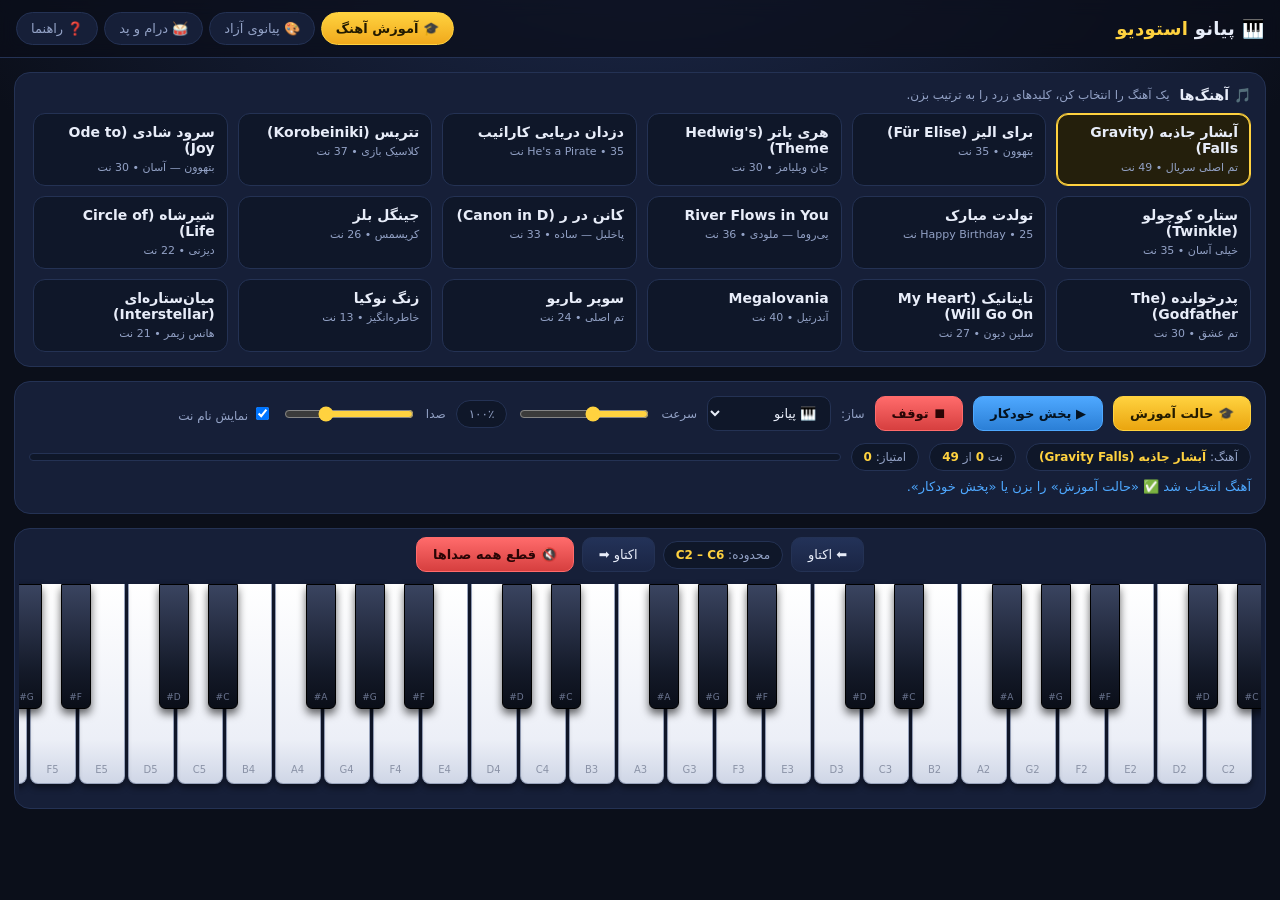
==== piano/index.html @ e4f9f249 "Add Piano Studio web app: 18 songs, learn mode, autoplay, instruments, drums Co-authored-by: arena-a" ====
<!DOCTYPE html>
<html lang="fa" dir="rtl">
<head>
<meta charset="utf-8" />
<meta name="viewport" content="width=device-width, initial-scale=1, maximum-scale=1, user-scalable=no" />
<title>🎹 پیانو استودیو — Piano Studio</title>
<style>
  :root{
    --bg:#0b0f1a; --bg2:#121a2e; --card:#161f38; --line:#243254;
    --txt:#e8edf9; --mut:#93a2c6; --acc:#ffd23f; --acc2:#4ea8ff; --ok:#38d39f;
  }
  *{box-sizing:border-box;-webkit-tap-highlight-color:transparent}
  html,body{margin:0;height:100%}
  body{
    background:radial-gradient(1200px 700px at 50% -10%,#1d2a4d 0%,var(--bg) 60%);
    color:var(--txt);font-family:"Vazirmatn",Tahoma,system-ui,sans-serif;
    display:flex;flex-direction:column;min-height:100vh;overflow-x:hidden;
  }
  header{
    padding:12px 16px;display:flex;align-items:center;gap:12px;flex-wrap:wrap;
    border-bottom:1px solid var(--line);background:rgba(10,14,25,.7);backdrop-filter:blur(8px);
    position:sticky;top:0;z-index:30;
  }
  h1{font-size:18px;margin:0;letter-spacing:.3px}
  h1 span{color:var(--acc)}
  .tabs{display:flex;gap:6px;margin-inline-start:auto;flex-wrap:wrap}
  .tab{
    background:var(--card);border:1px solid var(--line);color:var(--mut);
    padding:8px 14px;border-radius:999px;cursor:pointer;font-size:13px;font-family:inherit;transition:.15s;
  }
  .tab:hover{color:var(--txt);border-color:#38507f}
  .tab.on{background:linear-gradient(180deg,#ffd23f,#f0a91c);color:#221a00;border-color:#ffd23f;font-weight:700}
  main{flex:1;padding:14px;display:flex;flex-direction:column;gap:14px}
  .panel{display:none;flex-direction:column;gap:14px}
  .panel.on{display:flex}
  .card{background:var(--card);border:1px solid var(--line);border-radius:16px;padding:14px}
  .row{display:flex;gap:10px;align-items:center;flex-wrap:wrap}
  .lbl{font-size:12px;color:var(--mut)}
  button.btn{
    background:linear-gradient(180deg,#233258,#1a2544);border:1px solid var(--line);color:var(--txt);
    padding:9px 16px;border-radius:10px;cursor:pointer;font-size:13px;font-family:inherit;transition:.15s
  }
  button.btn:hover{border-color:#4ea8ff;transform:translateY(-1px)}
  button.btn.primary{background:linear-gradient(180deg,#4ea8ff,#2b7fd6);border-color:#4ea8ff;color:#04121f;font-weight:700}
  button.btn.gold{background:linear-gradient(180deg,#ffd23f,#eaa50f);border-color:#ffd23f;color:#231b00;font-weight:700}
  button.btn.danger{background:linear-gradient(180deg,#ff6b6b,#d63f3f);border-color:#ff6b6b;color:#2a0505;font-weight:700}
  select,input[type=range]{font-family:inherit}
  select{background:#0f1729;color:var(--txt);border:1px solid var(--line);border-radius:10px;padding:8px 10px;font-size:13px}
  input[type=range]{accent-color:var(--acc);width:130px}

  /* songs list */
  .songs{display:grid;grid-template-columns:repeat(auto-fill,minmax(190px,1fr));gap:10px;max-height:260px;overflow:auto;padding-inline-end:4px}
  .song{
    background:#0f1729;border:1px solid var(--line);border-radius:12px;padding:10px 12px;cursor:pointer;transition:.15s
  }
  .song:hover{border-color:#4ea8ff}
  .song.on{border-color:var(--acc);background:#241f0c;box-shadow:0 0 0 1px var(--acc) inset}
  .song b{display:block;font-size:14px}
  .song small{color:var(--mut);font-size:11px}

  /* keyboard */
  .kbWrap{overflow-x:auto;overflow-y:hidden;padding:6px 0 16px}
  .kb{position:relative;display:flex;justify-content:center;min-width:max-content;margin:0 auto;user-select:none;padding:0 8px}
  .wk{
    position:relative;width:46px;height:200px;margin:0 1.5px;border-radius:0 0 8px 8px;
    background:linear-gradient(180deg,#fff 0%,#eceff7 78%,#cfd6e6 100%);
    border:1px solid #9aa5bd;border-top:none;box-shadow:0 4px 6px rgba(0,0,0,.45);
    display:flex;align-items:flex-end;justify-content:center;padding-bottom:8px;
    font-size:10px;color:#8b93a7;cursor:pointer;transition:background .05s,transform .05s;flex:0 0 auto;
  }
  .wk.hint{background:linear-gradient(180deg,#fff3b0,#ffd23f 85%);color:#6a5200;box-shadow:0 0 16px rgba(255,210,63,.7),0 4px 6px rgba(0,0,0,.4)}
  .wk.next{background:linear-gradient(180deg,#c9ffe6,#38d39f 85%);color:#064;box-shadow:0 0 18px rgba(56,211,159,.8)}
  .wk.act{background:linear-gradient(180deg,#9ed0ff,#4ea8ff 90%);transform:translateY(2px)}
  .bkHolder{position:absolute;inset:0;pointer-events:none}
  .bk{
    position:absolute;top:0;width:30px;height:125px;border-radius:0 0 6px 6px;
    background:linear-gradient(180deg,#3a4460 0%,#141a29 70%,#0a0e18 100%);
    border:1px solid #000;box-shadow:0 5px 8px rgba(0,0,0,.6);z-index:5;cursor:pointer;pointer-events:auto;
    display:flex;align-items:flex-end;justify-content:center;padding-bottom:6px;font-size:9px;color:#6b7590;
    transition:background .05s,transform .05s;
  }
  .bk.hint{background:linear-gradient(180deg,#ffe27a,#d9a300 90%);color:#3a2c00;box-shadow:0 0 16px rgba(255,210,63,.8)}
  .bk.next{background:linear-gradient(180deg,#7ff0c6,#12a377 90%);color:#03291d;box-shadow:0 0 18px rgba(56,211,159,.85)}
  .bk.act{background:linear-gradient(180deg,#4ea8ff,#1b5fa8);transform:translateY(2px)}

  .badge{background:#0f1729;border:1px solid var(--line);border-radius:999px;padding:6px 12px;font-size:12px;color:var(--mut)}
  .badge b{color:var(--acc)}
  .bar{height:8px;background:#0f1729;border:1px solid var(--line);border-radius:99px;overflow:hidden;flex:1;min-width:140px}
  .bar > i{display:block;height:100%;width:0;background:linear-gradient(90deg,#38d39f,#4ea8ff);transition:width .12s}
  .pads{display:grid;grid-template-columns:repeat(auto-fill,minmax(96px,1fr));gap:8px}
  .pad{
    background:linear-gradient(180deg,#2b3a63,#1a2440);border:1px solid var(--line);border-radius:12px;
    padding:14px 6px;text-align:center;font-size:12px;cursor:pointer;transition:.08s
  }
  .pad:active,.pad.act{background:linear-gradient(180deg,#ff6b6b,#c33);transform:scale(.96)}
  .hintText{font-size:12px;color:var(--mut);line-height:1.9}
  .lyric{font-size:13px;color:var(--acc2);min-height:20px}
  @media(max-width:640px){
    .wk{width:38px;height:170px}.bk{width:25px;height:106px}
    h1{font-size:15px}.tab{padding:7px 11px;font-size:12px}
  }
</style>
</head>
<body>
<header>
  <h1>🎹 پیانو <span>استودیو</span></h1>
  <div class="tabs">
    <button class="tab on" data-tab="learn">🎓 آموزش آهنگ</button>
    <button class="tab" data-tab="free">🎨 پیانوی آزاد</button>
    <button class="tab" data-tab="drum">🥁 درام و پد</button>
    <button class="tab" data-tab="help">❓ راهنما</button>
  </div>
</header>

<main>
  <!-- ============ LEARN ============ -->
  <section class="panel on" id="p-learn">
    <div class="card">
      <div class="row" style="margin-bottom:10px">
        <b style="font-size:14px">🎵 آهنگ‌ها</b>
        <span class="lbl">یک آهنگ را انتخاب کن، کلیدهای زرد را به ترتیب بزن.</span>
      </div>
      <div class="songs" id="songList"></div>
    </div>

    <div class="card">
      <div class="row">
        <button class="btn gold" id="btnTeach">🎓 حالت آموزش</button>
        <button class="btn primary" id="btnAuto">▶️ پخش خودکار</button>
        <button class="btn danger" id="btnStop">⏹ توقف</button>
        <span class="lbl">ساز:</span>
        <select id="insSel"></select>
        <span class="lbl">سرعت</span><input type="range" id="tempo" min="40" max="180" value="100">
        <span class="badge" id="tempoV">۱۰۰٪</span>
        <span class="lbl">صدا</span><input type="range" id="vol" min="0" max="100" value="70">
        <label class="lbl"><input type="checkbox" id="chkNames" checked> نمایش نام نت</label>
      </div>
      <div class="row" style="margin-top:12px">
        <span class="badge">آهنگ: <b id="curName">—</b></span>
        <span class="badge">نت <b id="curStep">0</b> از <b id="curTotal">0</b></span>
        <span class="badge">امتیاز: <b id="score">0</b></span>
        <div class="bar"><i id="prog"></i></div>
      </div>
      <div class="row" style="margin-top:8px"><div class="lyric" id="msg">آماده‌ای؟ یک آهنگ انتخاب کن 🎶</div></div>
    </div>
  </section>

  <!-- ============ FREE ============ -->
  <section class="panel" id="p-free">
    <div class="card">
      <div class="row">
        <b style="font-size:14px">🎨 پیانوی آزاد</b>
        <span class="lbl">هرچی دوست داری بزن! با ماوس، لمس، یا کیبورد کامپیوتر.</span>
      </div>
      <div class="row" style="margin-top:10px">
        <span class="lbl">ساز:</span><select id="insSel2"></select>
        <button class="btn" id="btnRec">⏺ ضبط</button>
        <button class="btn" id="btnPlayRec">▶️ پخش ضبط</button>
        <button class="btn" id="btnClrRec">🗑 پاک کردن</button>
        <label class="lbl"><input type="checkbox" id="chkSus"> پدال ساستین (Space)</label>
        <span class="badge" id="recInfo">۰ نت ضبط شده</span>
      </div>
    </div>
  </section>

  <!-- ============ DRUM ============ -->
  <section class="panel" id="p-drum">
    <div class="card">
      <div class="row" style="margin-bottom:10px"><b style="font-size:14px">🥁 پدهای کوبه‌ای</b>
      <span class="lbl">کلیدهای ۱ تا ۸ کیبورد هم کار می‌کنند.</span></div>
      <div class="pads" id="padGrid"></div>
    </div>
    <div class="card">
      <div class="row"><b style="font-size:14px">🔁 ریتم خودکار</b>
        <button class="btn primary" id="btnBeat">▶️ شروع ریتم</button>
        <select id="beatSel">
          <option value="rock">راک</option><option value="pop">پاپ</option>
          <option value="hiphop">هیپ‌هاپ</option><option value="waltz">والس</option>
        </select>
        <span class="lbl">BPM</span><input type="range" id="bpm" min="60" max="180" value="100">
        <span class="badge" id="bpmV">100</span>
      </div>
    </div>
  </section>

  <!-- ============ HELP ============ -->
  <section class="panel" id="p-help">
    <div class="card hintText">
      <b>راهنمای سریع</b><br>
      • <b>حالت آموزش:</b> کلید <span style="color:#ffd23f">زرد</span> = نتی که باید بزنی. کلید <span style="color:#38d39f">سبز</span> = نت بعدی.
      وقتی درست بزنی خودکار می‌رود جلو.<br>
      • <b>پخش خودکار:</b> آهنگ خودش نواخته می‌شود تا ملودی را یاد بگیری.<br>
      • <b>کیبورد کامپیوتر:</b> ردیف <code>Z X C V B N M</code> و <code>Q W E R T Y U</code> و ردیف بالا برای اکتاوهای بالاتر؛
      کلیدهای سیاه روی <code>S D G H J</code> و <code>2 3 5 6 7</code>.<br>
      • <b>Space</b> = پدال ساستین، <b>←/→</b> = جابه‌جایی اکتاو.<br>
      • صدای هر نت با رها کردن کلید محو می‌شود (بدون گیر کردن صدا).
    </div>
  </section>

  <!-- shared keyboard -->
  <div class="card" style="padding:8px 4px">
    <div class="row" style="justify-content:center;gap:8px;margin-bottom:6px">
      <button class="btn" id="octDown">⬅️ اکتاو</button>
      <span class="badge">محدوده: <b id="rangeLbl"></b></span>
      <button class="btn" id="octUp">اکتاو ➡️</button>
      <button class="btn danger" id="panic">🔇 قطع همه صداها</button>
    </div>
    <div class="kbWrap"><div class="kb" id="kb"></div></div>
  </div>
</main>

<script>
/* ================= AUDIO ENGINE ================= */
let AC=null, master=null, comp=null;
function ac(){
  if(!AC){
    AC=new (window.AudioContext||window.webkitAudioContext)();
    comp=AC.createDynamicsCompressor();
    comp.threshold.value=-18; comp.knee.value=20; comp.ratio.value=8; comp.attack.value=.003; comp.release.value=.25;
    master=AC.createGain(); master.gain.value=.7;
    master.connect(comp); comp.connect(AC.destination);
  }
  if(AC.state==='suspended') AC.resume();
  return AC;
}
const NOTES=['C','C#','D','D#','E','F','F#','G','G#','A','A#','B'];
function freq(n){ // e.g. "C#4"
  const m=/^([A-G]#?)(-?\d)$/.exec(n); if(!m) return 440;
  return 440*Math.pow(2,(NOTES.indexOf(m[1])+(+m[2]+1)*12-69)/12);
}
const INSTRUMENTS={
  piano:{name:'🎹 پیانو',     type:'triangle', a:.005,d:.9, s:.22,r:.35, det:6, sub:.55, hcut:5200},
  epiano:{name:'🎛 پیانوی برقی',type:'sine',    a:.008,d:1.5,s:.35,r:.45, det:8, sub:.7,  hcut:4200},
  guitar:{name:'🎸 گیتار',     type:'sawtooth', a:.004,d:.55,s:.10,r:.28, det:10,sub:.35, hcut:2600},
  organ:{name:'🎵 ارگ',        type:'square',   a:.01, d:.2, s:.75,r:.18, det:4, sub:.6,  hcut:3000},
  strings:{name:'🎻 زهی',      type:'sawtooth', a:.12, d:.5, s:.7, r:.6,  det:12,sub:.5,  hcut:3400},
  bell:{name:'🔔 زنگ',         type:'sine',     a:.002,d:1.8,s:.05,r:.9,  det:3, sub:.4,  hcut:7000},
  synth:{name:'🌈 سینت',       type:'sawtooth', a:.01, d:.4, s:.5, r:.3,  det:16,sub:.6,  hcut:4000},
  bass:{name:'🎺 بیس',         type:'square',   a:.01, d:.6, s:.4, r:.25, det:5, sub:.9,  hcut:1200}
};
let curIns='piano', sustain=false;
const live=new Map();          // noteName -> voice object
const allVoices=new Set();

function makeVoice(note,vel=1,insKey=curIns){
  const C=ac(), I=INSTRUMENTS[insKey]||INSTRUMENTS.piano, f=freq(note), t=C.currentTime;
  const g=C.createGain(), lp=C.createBiquadFilter();
  lp.type='lowpass'; lp.frequency.value=I.hcut; lp.Q.value=.4;
  const oscs=[];
  const spec=[[f,1,0],[f,.5,I.det],[f*2,.28,-I.det],[f/2,I.sub*.35,0]];
  spec.forEach(([fr,amp,det])=>{
    const o=C.createOscillator(), og=C.createGain();
    o.type=I.type; o.frequency.value=fr; o.detune.value=det;
    og.gain.value=amp*.22; o.connect(og); og.connect(lp); o.start(t); oscs.push(o);
  });
  lp.connect(g); g.connect(master);
  const peak=Math.max(.05,Math.min(1,vel))*.9;
  g.gain.cancelScheduledValues(t);
  g.gain.setValueAtTime(0.0001,t);
  g.gain.linearRampToValueAtTime(peak,t+I.a);
  g.gain.setTargetAtTime(peak*I.s+0.0001,t+I.a,I.d*.5);
  const v={note,g,oscs,I,dead:false,
    stop(rel){
      if(v.dead) return; v.dead=true;
      const now=C.currentTime, R=rel!=null?rel:v.I.r;
      try{
        v.g.gain.cancelScheduledValues(now);
        v.g.gain.setValueAtTime(Math.max(v.g.gain.value,0.0001),now);
        v.g.gain.exponentialRampToValueAtTime(0.0001,now+R);
      }catch(e){}
      v.oscs.forEach(o=>{try{o.stop(now+R+.05)}catch(e){}});
      setTimeout(()=>{try{v.g.disconnect()}catch(e){} allVoices.delete(v);},(R+.12)*1000);
    }};
  allVoices.add(v);
  return v;
}
function noteOn(note,vel=1){
  const prev=live.get(note);
  if(prev) prev.stop(.05);                 // retrigger cleanly (no stuck sound)
  const v=makeVoice(note,vel);
  live.set(note,v);
  keyEl(note)?.classList.add('act');
  if(recording) recNotes.push({note,t:performance.now()-recT0,ins:curIns});
  return v;
}
function noteOff(note){
  const v=live.get(note);
  if(v){ live.delete(note); if(sustain){ setTimeout(()=>v.stop(),650);} else v.stop(); }
  keyEl(note)?.classList.remove('act');
}
function pluck(note,dur=.5,vel=.9,ins=curIns){   // fire & forget (autoplay)
  const v=makeVoice(note,vel,ins);
  const el=keyEl(note); if(el){el.classList.add('act'); setTimeout(()=>el.classList.remove('act'),Math.max(90,dur*700));}
  setTimeout(()=>v.stop(),Math.max(80,dur*1000));
  return v;
}
function panic(){
  live.forEach(v=>v.stop(.04)); live.clear();
  allVoices.forEach(v=>v.stop(.04));
  document.querySelectorAll('.act').forEach(e=>e.classList.remove('act'));
}
window.addEventListener('blur',panic);
document.addEventListener('visibilitychange',()=>{if(document.hidden)panic();});

/* ================= KEYBOARD ================= */
let octBase=3, OCTAVES=4;   // C3..C7-ish
const keyMapRow=[
  ['KeyZ',0],['KeyS',1],['KeyX',2],['KeyD',3],['KeyC',4],['KeyV',5],['KeyG',6],['KeyB',7],['KeyH',8],['KeyN',9],['KeyJ',10],['KeyM',11],
  ['KeyQ',12],['Digit2',13],['KeyW',14],['Digit3',15],['KeyE',16],['KeyR',17],['Digit5',18],['KeyT',19],['Digit6',20],['KeyY',21],['Digit7',22],['KeyU',23],
  ['KeyI',24],['Digit9',25],['KeyO',26],['Digit0',27],['KeyP',28],['BracketRight',29]
];
const kb=document.getElementById('kb');
let keyEls={};
function keyEl(n){return keyEls[n];}
function buildKB(){
  kb.innerHTML=''; keyEls={};
  const holder=document.createElement('div'); holder.className='bkHolder';
  const whites=[];
  for(let o=0;o<OCTAVES;o++){
    for(const w of ['C','D','E','F','G','A','B']) whites.push(w+(octBase+o));
  }
  whites.push('C'+(octBase+OCTAVES));
  const showNames=document.getElementById('chkNames').checked;
  whites.forEach(n=>{
    const d=document.createElement('div'); d.className='wk'; d.dataset.note=n;
    d.textContent=showNames?n:''; kb.appendChild(d); keyEls[n]=d;
  });
  kb.appendChild(holder);
  // black keys positioned over whites
  requestAnimationFrame(()=>{
    const kbRect=kb.getBoundingClientRect();
    const blackAfter={'C':'C#','D':'D#','F':'F#','G':'G#','A':'A#'};
    whites.forEach(n=>{
      const L=n.replace(/-?\d+$/,''), oc=n.match(/-?\d+$/)[0];
      if(!blackAfter[L]) return;
      const bn=blackAfter[L]+oc;
      if(!whites.some(w=>w.match(/-?\d+$/)[0]===oc)) return;
      const wEl=keyEls[n], r=wEl.getBoundingClientRect();
      if(r.right-kbRect.left > kb.scrollWidth) return;
      const b=document.createElement('div'); b.className='bk'; b.dataset.note=bn;
      b.textContent=showNames?blackAfter[L]:'';
      b.style.left=(r.left-kbRect.left + r.width - 15)+'px';
      holder.appendChild(b); keyEls[bn]=b;
    });
    refreshHints();
  });
  document.getElementById('rangeLbl').textContent='C'+octBase+' – C'+(octBase+OCTAVES);
}
document.getElementById('chkNames').onchange=buildKB;
document.getElementById('octUp').onclick=()=>{if(octBase<6){octBase++;panic();buildKB();}};
document.getElementById('octDown').onclick=()=>{if(octBase>0){octBase--;panic();buildKB();}};
document.getElementById('panic').onclick=panic;

/* pointer handling */
const pointers=new Map();
function noteFromEvt(e){
  const el=document.elementFromPoint(e.clientX,e.clientY);
  return el&&el.dataset&&el.dataset.note?el.dataset.note:null;
}
kb.addEventListener('pointerdown',e=>{
  const n=noteFromEvt(e); if(!n)return;
  e.preventDefault(); kb.setPointerCapture?.(e.pointerId);
  pointers.set(e.pointerId,n); noteOn(n,1); onUserNote(n);
});
kb.addEventListener('pointermove',e=>{
  if(!pointers.has(e.pointerId))return;
  const n=noteFromEvt(e), old=pointers.get(e.pointerId);
  if(n&&n!==old){ noteOff(old); pointers.set(e.pointerId,n); noteOn(n,1); onUserNote(n); }
});
function relPtr(e){ const n=pointers.get(e.pointerId); if(n){noteOff(n);pointers.delete(e.pointerId);} }
kb.addEventListener('pointerup',relPtr);
kb.addEventListener('pointercancel',relPtr);
kb.addEventListener('pointerleave',relPtr);
window.addEventListener('pointerup',e=>relPtr(e));

/* computer keyboard */
const down=new Set();
addEventListener('keydown',e=>{
  if(e.repeat) return;
  if(e.code==='Space'){e.preventDefault();sustain=true;document.getElementById('chkSus').checked=true;return;}
  if(e.code==='ArrowRight'){document.getElementById('octUp').click();return;}
  if(e.code==='ArrowLeft'){document.getElementById('octDown').click();return;}
  const dm=/^Digit([1-8])$/.exec(e.code);
  if(dm && curTab==='drum'){ hitPad(+dm[1]-1); return; }
  const m=keyMapRow.find(k=>k[0]===e.code); if(!m) return;
  const n=noteAt(m[1]); if(!n||!keyEls[n]) return;
  down.add(e.code); noteOn(n,1); onUserNote(n);
});
addEventListener('keyup',e=>{
  if(e.code==='Space'){sustain=false;document.getElementById('chkSus').checked=false;
    if(!sustain) live.forEach((v,n)=>{});return;}
  const m=keyMapRow.find(k=>k[0]===e.code); if(!m)return;
  down.delete(e.code); const n=noteAt(m[1]); if(n) noteOff(n);
});
function noteAt(semi){
  const idx=semi, o=octBase+Math.floor(idx/12);
  return NOTES[idx%12]+o;
}
document.getElementById('chkSus').onchange=e=>{sustain=e.target.checked;if(!sustain)panicRelease();};
function panicRelease(){ /* release notes not physically held */ }

/* ================= SONGS ================= */
// [note, beats]  ("r" = rest)  — beat = 0.5s at 100%
const SONGS=[
{id:'gf',name:'آبشار جاذبه (Gravity Falls)',info:'تم اصلی سریال',bpmScale:1,ins:'piano',notes:[
 ['D4',.5],['E4',.5],['F4',.5],['A4',.5],['G4',.5],['F4',.5],['E4',1],
 ['D4',.5],['E4',.5],['F4',.5],['A4',.5],['A#4',.5],['A4',.5],['G4',1],
 ['F4',.5],['G4',.5],['A4',.5],['D5',.5],['C5',.5],['A4',.5],['G4',1],
 ['A4',.5],['G4',.5],['F4',.5],['E4',.5],['D4',1.5],['r',.5],
 ['A4',.5],['A#4',.5],['C5',.5],['D5',1],['C5',.5],['A#4',.5],['A4',1],
 ['G4',.5],['A4',.5],['A#4',.5],['C5',1],['A#4',.5],['A4',.5],['G4',1],
 ['F4',.5],['G4',.5],['A4',.5],['A#4',.5],['A4',.5],['G4',.5],['F4',.5],['E4',.5],
 ['D4',2]
]},
{id:'elise',name:'برای الیز (Für Elise)',info:'بتهوون',ins:'piano',notes:[
 ['E5',.5],['D#5',.5],['E5',.5],['D#5',.5],['E5',.5],['B4',.5],['D5',.5],['C5',.5],
 ['A4',1],['C4',.5],['E4',.5],['A4',.5],['B4',1],['E4',.5],['G#4',.5],['B4',.5],
 ['C5',1],['E4',.5],['E5',.5],['D#5',.5],['E5',.5],['D#5',.5],['E5',.5],['B4',.5],
 ['D5',.5],['C5',.5],['A4',1],['C4',.5],['E4',.5],['A4',.5],['B4',1],['E4',.5],
 ['C5',.5],['B4',.5],['A4',2]
]},
{id:'hp',name:'هری پاتر (Hedwig\'s Theme)',info:'جان ویلیامز',ins:'bell',notes:[
 ['B4',.5],['E5',.75],['G5',.25],['F#5',.5],['E5',1],['B5',.5],['A5',1.5],
 ['F#5',1.5],['E5',.75],['G5',.25],['F#5',.5],['D#5',1],['F5',.5],['B4',2],
 ['B4',.5],['E5',.75],['G5',.25],['F#5',.5],['E5',1],['B5',.5],['D6',1],['C#6',.5],
 ['C6',1],['G#5',.5],['C6',.75],['B5',.25],['A#5',.5],['F#5',1],['G5',.5],['E5',2]
]},
{id:'pirates',name:'دزدان دریایی کارائیب',info:'He\'s a Pirate',ins:'strings',notes:[
 ['D4',.25],['D4',.25],['D4',.5],['D4',.25],['D4',.25],['D4',.25],['D4',.25],
 ['E4',.5],['F4',.5],['F4',.25],['F4',.25],['G4',.25],['E4',.25],['E4',.5],
 ['D4',.25],['C4',.25],['C4',.25],['D4',.5],['r',.25],
 ['D4',.25],['D4',.25],['D4',.5],['D4',.25],['D4',.25],['D4',.25],['D4',.25],
 ['E4',.5],['F4',.5],['F4',.25],['F4',.25],['G4',.25],['E4',.25],['E4',.5],
 ['D4',.25],['C4',.25],['D4',1]
]},
{id:'tetris',name:'تتریس (Korobeiniki)',info:'کلاسیک بازی',ins:'synth',notes:[
 ['E5',1],['B4',.5],['C5',.5],['D5',1],['C5',.5],['B4',.5],
 ['A4',1],['A4',.5],['C5',.5],['E5',1],['D5',.5],['C5',.5],
 ['B4',1.5],['C5',.5],['D5',1],['E5',1],
 ['C5',1],['A4',1],['A4',1],['r',1],
 ['D5',1.5],['F5',.5],['A5',1],['G5',.5],['F5',.5],
 ['E5',1.5],['C5',.5],['E5',1],['D5',.5],['C5',.5],
 ['B4',1],['B4',.5],['C5',.5],['D5',1],['E5',1],
 ['C5',1],['A4',1],['A4',2]
]},
{id:'joy',name:'سرود شادی (Ode to Joy)',info:'بتهوون — آسان',ins:'piano',notes:[
 ['E4',1],['E4',1],['F4',1],['G4',1],['G4',1],['F4',1],['E4',1],['D4',1],
 ['C4',1],['C4',1],['D4',1],['E4',1],['E4',1.5],['D4',.5],['D4',2],
 ['E4',1],['E4',1],['F4',1],['G4',1],['G4',1],['F4',1],['E4',1],['D4',1],
 ['C4',1],['C4',1],['D4',1],['E4',1],['D4',1.5],['C4',.5],['C4',2]
]},
{id:'twinkle',name:'ستاره کوچولو (Twinkle)',info:'خیلی آسان',ins:'bell',notes:[
 ['C4',1],['C4',1],['G4',1],['G4',1],['A4',1],['A4',1],['G4',2],
 ['F4',1],['F4',1],['E4',1],['E4',1],['D4',1],['D4',1],['C4',2],
 ['G4',1],['G4',1],['F4',1],['F4',1],['E4',1],['E4',1],['D4',2],
 ['G4',1],['G4',1],['F4',1],['F4',1],['E4',1],['E4',1],['D4',2],
 ['C4',1],['C4',1],['G4',1],['G4',1],['A4',1],['A4',1],['G4',2]
]},
{id:'birthday',name:'تولدت مبارک',info:'Happy Birthday',ins:'piano',notes:[
 ['C4',.5],['C4',.5],['D4',1],['C4',1],['F4',1],['E4',2],
 ['C4',.5],['C4',.5],['D4',1],['C4',1],['G4',1],['F4',2],
 ['C4',.5],['C4',.5],['C5',1],['A4',1],['F4',1],['E4',1],['D4',2],
 ['A#4',.5],['A#4',.5],['A4',1],['F4',1],['G4',1],['F4',2]
]},
{id:'river',name:'River Flows in You',info:'یی‌رو‌ما — ملودی',ins:'epiano',notes:[
 ['A4',.5],['G#4',.5],['A4',.5],['G#4',.5],['A4',.5],['B4',.5],['C#5',.5],['E5',.5],
 ['D5',.5],['C#5',.5],['B4',.5],['A4',.5],['B4',.5],['C#5',.5],['A4',1],
 ['A4',.5],['G#4',.5],['A4',.5],['G#4',.5],['A4',.5],['B4',.5],['C#5',.5],['E5',.5],
 ['D5',.5],['C#5',.5],['B4',.5],['C#5',.5],['A4',1.5],['r',.5],
 ['E5',.5],['F#5',.5],['E5',.5],['C#5',.5],['B4',1],['C#5',.5],['B4',.5],['A4',2]
]},
{id:'canon',name:'کانن در ر (Canon in D)',info:'پاخلبل — ساده',ins:'strings',notes:[
 ['F#5',1],['E5',1],['D5',1],['C#5',1],['B4',1],['A4',1],['B4',1],['C#5',1],
 ['D5',1],['C#5',1],['B4',1],['A4',1],['G4',1],['F#4',1],['G4',1],['E4',1],
 ['D4',1],['F#4',1],['A4',1],['G4',1],['F#4',1],['D4',1],['F#4',1],['E4',1],
 ['D4',1],['B3',1],['D4',1],['A4',1],['G4',1],['B4',1],['A4',1],['G4',1],['F#4',2]
]},
{id:'jingle',name:'جینگل بلز',info:'کریسمس',ins:'bell',notes:[
 ['E4',1],['E4',1],['E4',2],['E4',1],['E4',1],['E4',2],
 ['E4',1],['G4',1],['C4',1],['D4',1],['E4',3],['r',1],
 ['F4',1],['F4',1],['F4',1],['F4',1],['F4',1],['E4',1],['E4',1],['E4',.5],['E4',.5],
 ['E4',1],['D4',1],['D4',1],['E4',1],['D4',2],['G4',2]
]},
{id:'lion',name:'شیرشاه (Circle of Life)',info:'دیزنی',ins:'strings',notes:[
 ['A4',.5],['B4',.5],['C5',1],['B4',.5],['A4',.5],['G4',1],
 ['A4',.5],['C5',.5],['E5',1],['D5',.5],['C5',.5],['B4',1.5],['r',.5],
 ['C5',.5],['D5',.5],['E5',1],['D5',.5],['C5',.5],['A4',1],
 ['G4',.5],['A4',.5],['C5',1],['A4',2]
]},
{id:'godfather',name:'پدرخوانده (The Godfather)',info:'تم عشق',ins:'guitar',notes:[
 ['G4',.5],['C5',.75],['D#5',.25],['D5',.5],['C5',.5],['D#5',.5],['C5',.5],['D5',.5],['C5',.5],['G#4',.5],['G4',1.5],
 ['G4',.5],['C5',.75],['D#5',.25],['D5',.5],['C5',.5],['D#5',.5],['C5',.5],['D#5',.5],['G5',.5],['F5',1.5],
 ['A#4',.5],['D#5',.5],['D5',.5],['A#4',.5],['D5',.5],['A#4',.5],['C5',.5],['A#4',.5],['G4',1.5]
]},
{id:'titanic',name:'تایتانیک (My Heart Will Go On)',info:'سلین دیون',ins:'epiano',notes:[
 ['E4',.5],['E4',.5],['E4',.5],['E4',.5],['D4',.5],['E4',1],['E4',.5],['D4',.5],['E4',1],['G4',.5],['F#4',1.5],
 ['E4',.5],['E4',.5],['E4',.5],['E4',.5],['D4',.5],['E4',1],['E4',.5],['B4',2],
 ['A4',.5],['B4',.5],['A4',.5],['G4',.5],['F#4',1],['E4',.5],['D4',.5],['E4',2]
]},
{id:'undertale',name:'Megalovania',info:'آندرتیل',ins:'synth',notes:[
 ['D4',.25],['D4',.25],['D5',.5],['A4',.75],['G#4',.5],['G4',.5],['F4',.5],['D4',.25],['F4',.25],['G4',.25],
 ['C4',.25],['C4',.25],['D5',.5],['A4',.75],['G#4',.5],['G4',.5],['F4',.5],['D4',.25],['F4',.25],['G4',.25],
 ['B3',.25],['B3',.25],['D5',.5],['A4',.75],['G#4',.5],['G4',.5],['F4',.5],['D4',.25],['F4',.25],['G4',.25],
 ['A#3',.25],['A#3',.25],['D5',.5],['A4',.75],['G#4',.5],['G4',.5],['F4',.5],['D4',.25],['F4',.25],['G4',.25]
]},
{id:'mario',name:'سوپر ماریو',info:'تم اصلی',ins:'synth',notes:[
 ['E5',.25],['E5',.5],['E5',.5],['C5',.25],['E5',.5],['G5',1],['G4',1],
 ['C5',.75],['G4',.5],['E4',.75],['A4',.5],['B4',.5],['A#4',.25],['A4',.5],
 ['G4',.33],['E5',.33],['G5',.33],['A5',.5],['F5',.25],['G5',.5],['E5',.5],['C5',.25],['D5',.25],['B4',1]
]},
{id:'nokia',name:'زنگ نوکیا',info:'خاطره‌انگیز',ins:'organ',notes:[
 ['E5',.25],['D5',.25],['F#4',.5],['G#4',.5],['C#5',.25],['B4',.25],['D4',.5],['E4',.5],
 ['B4',.25],['A4',.25],['C#4',.5],['E4',.5],['A4',1.5]
]},
{id:'interstellar',name:'میان‌ستاره‌ای (Interstellar)',info:'هانس زیمر',ins:'organ',notes:[
 ['A4',1],['A4',1],['E5',1],['E5',1],['A4',1],['A4',1],['E5',1],['E5',1],
 ['F5',1],['F5',1],['E5',2],['D5',1],['D5',1],['C#5',2],
 ['A4',1],['A4',1],['E5',1],['E5',1],['B4',1],['B4',1],['A4',2]
]}
];

/* ============ song UI ============ */
let cur=null, step=0, mode='idle', autoTimer=null, score=0;
const $=id=>document.getElementById(id);
const listEl=$('songList');
SONGS.forEach((s,i)=>{
  const d=document.createElement('div'); d.className='song'; d.dataset.i=i;
  d.innerHTML='<b>'+s.name+'</b><small>'+s.info+' • '+s.notes.filter(n=>n[0]!=='r').length+' نت</small>';
  d.onclick=()=>selectSong(i);
  listEl.appendChild(d);
});
function selectSong(i){
  stopAll();
  cur=SONGS[i]; step=0; score=0;
  [...listEl.children].forEach((c,j)=>c.classList.toggle('on',j===i));
  $('curName').textContent=cur.name;
  $('curTotal').textContent=cur.notes.filter(n=>n[0]!=='r').length;
  $('curStep').textContent=0; $('score').textContent=0; $('prog').style.width='0%';
  if(cur.ins){ curIns=cur.ins; $('insSel').value=cur.ins; $('insSel2').value=cur.ins; }
  ensureRange();
  $('msg').textContent='آهنگ انتخاب شد ✅ «حالت آموزش» را بزن یا «پخش خودکار».';
  mode='idle'; refreshHints();
}
function playable(){ return cur? cur.notes.filter(n=>n[0]!=='r') : []; }
function ensureRange(){ // shift octave so all notes fit
  if(!cur) return;
  const ocs=playable().map(n=>+n[0].match(/-?\d+$/)[0]);
  const lo=Math.min(...ocs), hi=Math.max(...ocs);
  let base=Math.min(lo, Math.max(0,hi-OCTAVES+1));
  if(hi>base+OCTAVES) base=hi-OCTAVES;
  base=Math.max(0,Math.min(6,base));
  if(base!==octBase){ octBase=base; panic(); buildKB(); } else refreshHints();
}
function refreshHints(){
  document.querySelectorAll('.hint,.next').forEach(e=>e.classList.remove('hint','next'));
  if(mode!=='teach'||!cur) return;
  const seq=playable();
  const a=seq[step], b=seq[step+1];
  if(a&&keyEls[a[0]]) keyEls[a[0]].classList.add('hint');
  if(b&&keyEls[b[0]]&&b[0]!==a?.[0]) keyEls[b[0]].classList.add('next');
}
function onUserNote(n){
  if(mode!=='teach'||!cur) return;
  const seq=playable(), want=seq[step];
  if(!want) return;
  if(n===want[0]){
    step++; score+=10;
    $('curStep').textContent=step; $('score').textContent=score;
    $('prog').style.width=(step/seq.length*100)+'%';
    if(step>=seq.length){
      mode='idle'; $('msg').textContent='🎉 آفرین! آهنگ کامل شد. امتیاز: '+score;
      refreshHints(); celebrate();
    } else { $('msg').textContent='عالی! نت بعدی: '+seq[step][0]; refreshHints(); }
  } else {
    score=Math.max(0,score-2); $('score').textContent=score;
    $('msg').textContent='اشتباه بود 😅 نت درست: '+want[0];
  }
}
function celebrate(){
  ['C5','E5','G5','C6'].forEach((n,i)=>setTimeout(()=>pluck(n,.6,.8,'bell'),i*110));
}
$('btnTeach').onclick=()=>{
  if(!cur) return $('msg').textContent='اول یک آهنگ انتخاب کن 🎵';
  stopAuto(); ac(); mode='teach'; step=0; score=0;
  $('curStep').textContent=0;$('score').textContent=0;$('prog').style.width='0%';
  ensureRange(); refreshHints();
  $('msg').textContent='کلید زرد را بزن! نت اول: '+playable()[0][0];
};
$('btnAuto').onclick=()=>{
  if(!cur) return $('msg').textContent='اول یک آهنگ انتخاب کن 🎵';
  stopAuto(); ac(); mode='auto'; ensureRange();
  $('msg').textContent='▶️ در حال پخش…';
  let i=0, pi=0;
  const seq=cur.notes, total=playable().length;
  const beat=()=>500*(100/ +$('tempo').value);
  const tick=()=>{
    if(mode!=='auto'||i>=seq.length){ if(mode==='auto'){mode='idle';$('msg').textContent='پخش تمام شد ✅';} return; }
    const [n,d]=seq[i++];
    const ms=d*beat();
    if(n!=='r'){ pluck(n,Math.min(1.6,d*.9*(beat()/500)),.85,cur.ins||curIns); pi++;
      $('curStep').textContent=pi; $('prog').style.width=(pi/total*100)+'%'; }
    autoTimer=setTimeout(tick,ms);
  };
  tick();
};
function stopAuto(){ if(autoTimer){clearTimeout(autoTimer);autoTimer=null;} if(mode==='auto')mode='idle'; }
function stopAll(){ stopAuto(); stopBeat(); stopRecPlay(); panic(); mode='idle'; refreshHints(); }
$('btnStop').onclick=()=>{ stopAll(); $('msg').textContent='⏹ متوقف شد.'; };

/* instrument selects */
[$('insSel'),$('insSel2')].forEach(sel=>{
  Object.entries(INSTRUMENTS).forEach(([k,v])=>{
    const o=document.createElement('option'); o.value=k;o.textContent=v.name;sel.appendChild(o);
  });
  sel.value='piano';
  sel.onchange=()=>{curIns=sel.value; $('insSel').value=sel.value; $('insSel2').value=sel.value; panic();};
});
$('vol').oninput=e=>{ac();master.gain.value=e.target.value/100;};
$('tempo').oninput=e=>$('tempoV').textContent=e.target.value+'٪';

/* ================= RECORD ================= */
let recording=false, recNotes=[], recT0=0, recTimers=[];
$('btnRec').onclick=()=>{
  recording=!recording;
  if(recording){recNotes=[];recT0=performance.now();$('btnRec').textContent='⏹ پایان ضبط';$('btnRec').classList.add('danger');}
  else{$('btnRec').textContent='⏺ ضبط';$('btnRec').classList.remove('danger');}
  $('recInfo').textContent=recNotes.length+' نت ضبط شده';
};
$('btnPlayRec').onclick=()=>{
  stopRecPlay(); if(!recNotes.length)return;
  ac();
  recNotes.forEach(r=>recTimers.push(setTimeout(()=>pluck(r.note,.6,.85,r.ins),r.t)));
};
$('btnClrRec').onclick=()=>{recNotes=[];stopRecPlay();$('recInfo').textContent='۰ نت ضبط شده';};
function stopRecPlay(){recTimers.forEach(clearTimeout);recTimers=[];}

/* ================= DRUMS ================= */
const PADS=[
 {n:'کیک 🥁',t:'kick'},{n:'اسنر',t:'snare'},{n:'های‌هت',t:'hat'},{n:'های‌هت باز',t:'ohat'},
 {n:'تام بم',t:'tomL'},{n:'تام زیر',t:'tomH'},{n:'کلپ 👏',t:'clap'},{n:'سیمبال',t:'crash'}
];
const padGrid=$('padGrid');
PADS.forEach((p,i)=>{
  const d=document.createElement('div');d.className='pad';d.innerHTML=p.n+'<br><small style="color:#93a2c6">'+(i+1)+'</small>';
  d.onpointerdown=e=>{e.preventDefault();hitPad(i);};
  padGrid.appendChild(d);
});
function hitPad(i){
  const p=PADS[i]; if(!p)return; drum(p.t);
  const el=padGrid.children[i]; if(el){el.classList.add('act');setTimeout(()=>el.classList.remove('act'),90);}
}
function noiseBuf(){
  const C=ac(); if(noiseBuf._b)return noiseBuf._b;
  const b=C.createBuffer(1,C.sampleRate*1,C.sampleRate), d=b.getChannelData(0);
  for(let i=0;i<d.length;i++)d[i]=Math.random()*2-1;
  return noiseBuf._b=b;
}
function drum(type,vol=1){
  const C=ac(), t=C.currentTime, g=C.createGain(); g.connect(master);
  if(type==='kick'){
    const o=C.createOscillator();o.type='sine';
    o.frequency.setValueAtTime(150,t);o.frequency.exponentialRampToValueAtTime(45,t+.12);
    g.gain.setValueAtTime(vol,t);g.gain.exponentialRampToValueAtTime(.001,t+.38);
    o.connect(g);o.start(t);o.stop(t+.42);
  } else if(type==='tomL'||type==='tomH'){
    const o=C.createOscillator();o.type='sine';const f=type==='tomL'?110:190;
    o.frequency.setValueAtTime(f,t);o.frequency.exponentialRampToValueAtTime(f*.55,t+.25);
    g.gain.setValueAtTime(vol*.8,t);g.gain.exponentialRampToValueAtTime(.001,t+.35);
    o.connect(g);o.start(t);o.stop(t+.4);
  } else {
    const s=C.createBufferSource();s.buffer=noiseBuf();
    const f=C.createBiquadFilter();
    let dur=.12;
    if(type==='snare'){f.type='bandpass';f.frequency.value=1900;f.Q.value=.8;dur=.18;}
    if(type==='hat'){f.type='highpass';f.frequency.value=8000;dur=.05;}
    if(type==='ohat'){f.type='highpass';f.frequency.value=7000;dur=.32;}
    if(type==='clap'){f.type='bandpass';f.frequency.value=1200;f.Q.value=1.2;dur=.16;}
    if(type==='crash'){f.type='highpass';f.frequency.value=5000;dur=1.1;}
    g.gain.setValueAtTime(vol*.65,t);g.gain.exponentialRampToValueAtTime(.001,t+dur);
    s.connect(f);f.connect(g);s.start(t);s.stop(t+dur+.05);
    if(type==='snare'){const o=C.createOscillator();o.type='triangle';o.frequency.setValueAtTime(190,t);
      const g2=C.createGain();g2.gain.setValueAtTime(vol*.35,t);g2.gain.exponentialRampToValueAtTime(.001,t+.12);
      o.connect(g2);g2.connect(master);o.start(t);o.stop(t+.15);}
  }
  setTimeout(()=>{try{g.disconnect()}catch(e){}} ,1400);
}
const BEATS={
  rock:[['kick','hat'],['hat'],['snare','hat'],['hat'],['kick','hat'],['kick','hat'],['snare','hat'],['hat']],
  pop:[['kick','hat'],['hat'],['snare','hat'],['hat'],['hat'],['kick','hat'],['snare','hat'],['hat']],
  hiphop:[['kick'],['hat'],['snare','hat'],['hat'],['kick','hat'],['kick'],['snare','hat'],['hat']],
  waltz:[['kick'],['hat'],['hat'],['snare'],['hat'],['hat']]
};
let beatTimer=null,beatI=0;
$('bpm').oninput=e=>$('bpmV').textContent=e.target.value;
$('btnBeat').onclick=()=>{ beatTimer?stopBeat():startBeat(); };
function startBeat(){
  ac(); beatI=0; $('btnBeat').textContent='⏹ توقف ریتم';
  const loop=()=>{
    const pat=BEATS[$('beatSel').value];
    pat[beatI%pat.length].forEach(x=>drum(x,x==='hat'?.5:1));
    beatI++;
    beatTimer=setTimeout(loop, 30000/ +$('bpm').value);
  };
  loop();
}
function stopBeat(){ if(beatTimer)clearTimeout(beatTimer); beatTimer=null; $('btnBeat').textContent='▶️ شروع ریتم'; }

/* ================= TABS ================= */
let curTab='learn';
document.querySelectorAll('.tab').forEach(b=>b.onclick=()=>{
  document.querySelectorAll('.tab').forEach(x=>x.classList.remove('on'));
  b.classList.add('on'); curTab=b.dataset.tab;
  document.querySelectorAll('.panel').forEach(p=>p.classList.toggle('on',p.id==='p-'+curTab));
  if(curTab!=='learn'){ mode='idle'; stopAuto(); refreshHints(); }
});
addEventListener('resize',()=>{clearTimeout(window._rz);window._rz=setTimeout(buildKB,150);});
document.addEventListener('pointerdown',()=>ac(),{once:true});
buildKB(); selectSong(0);
</script>
</body>
</html>
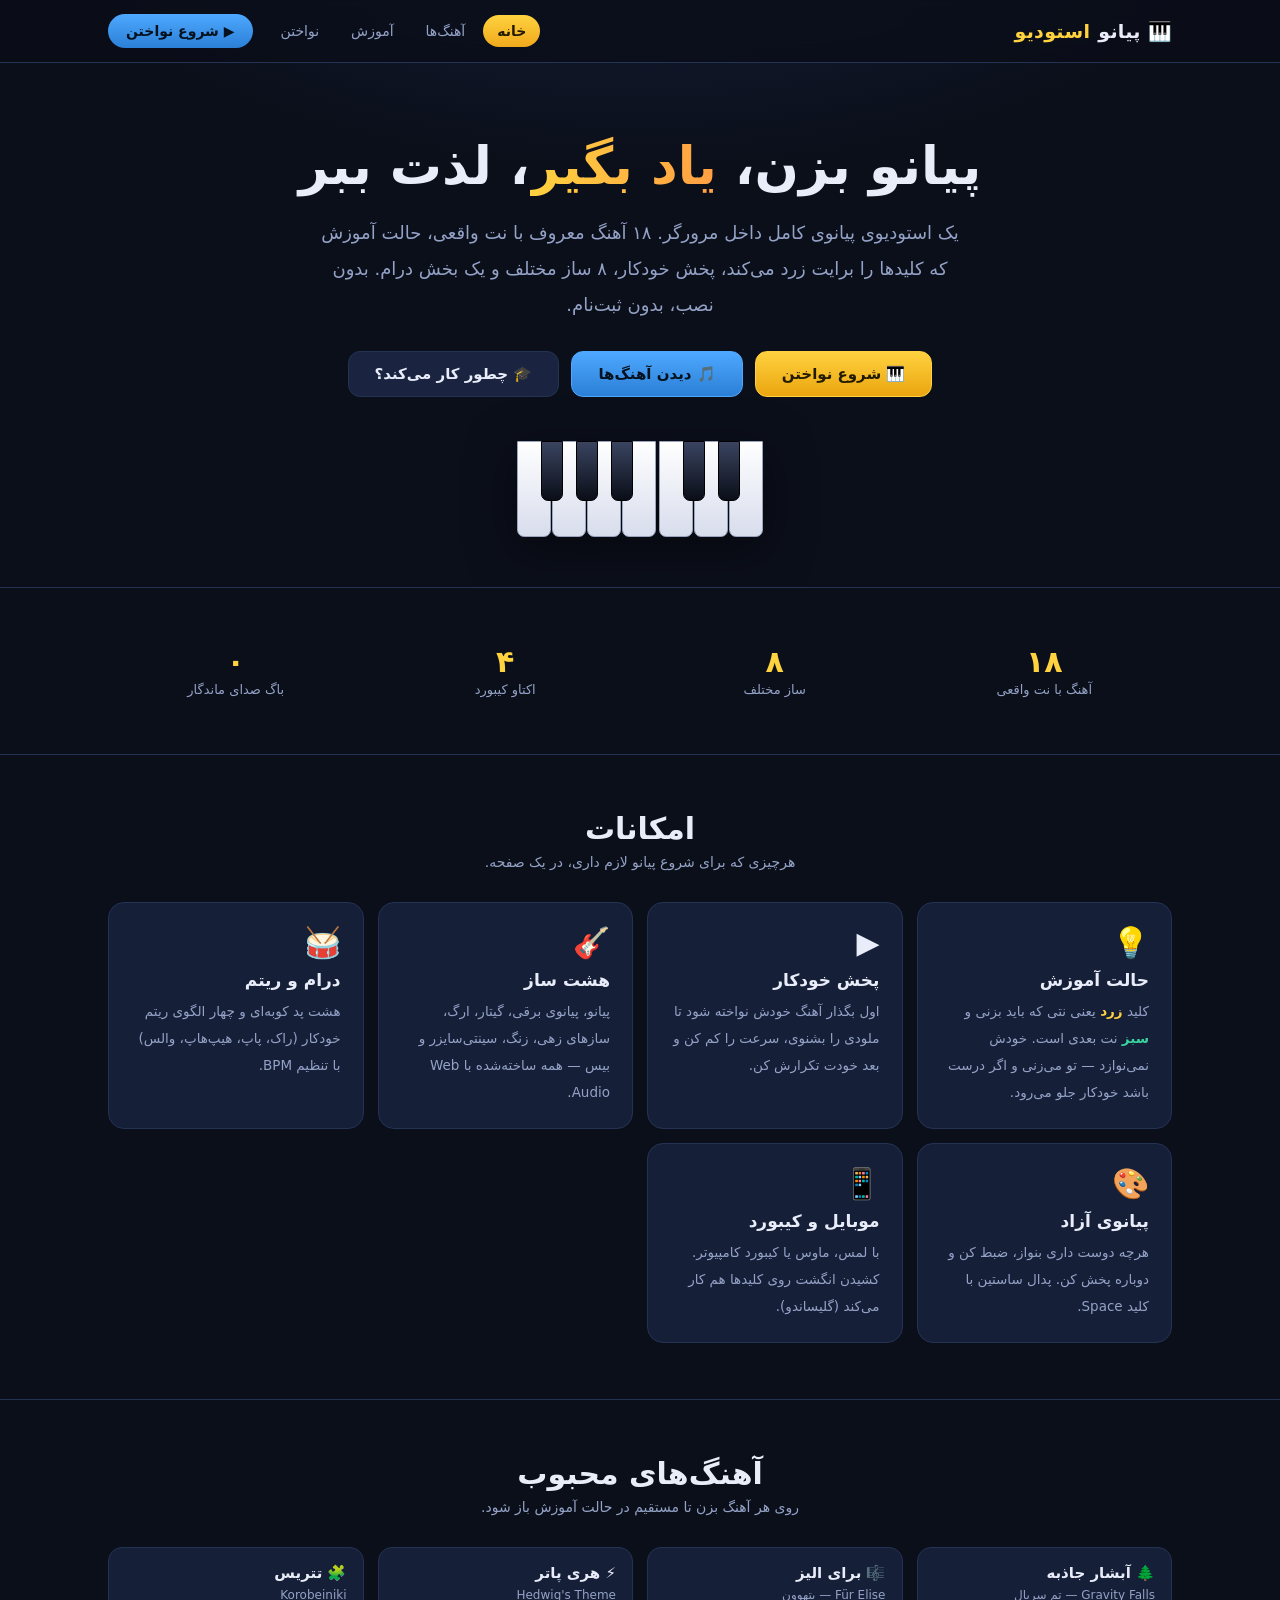
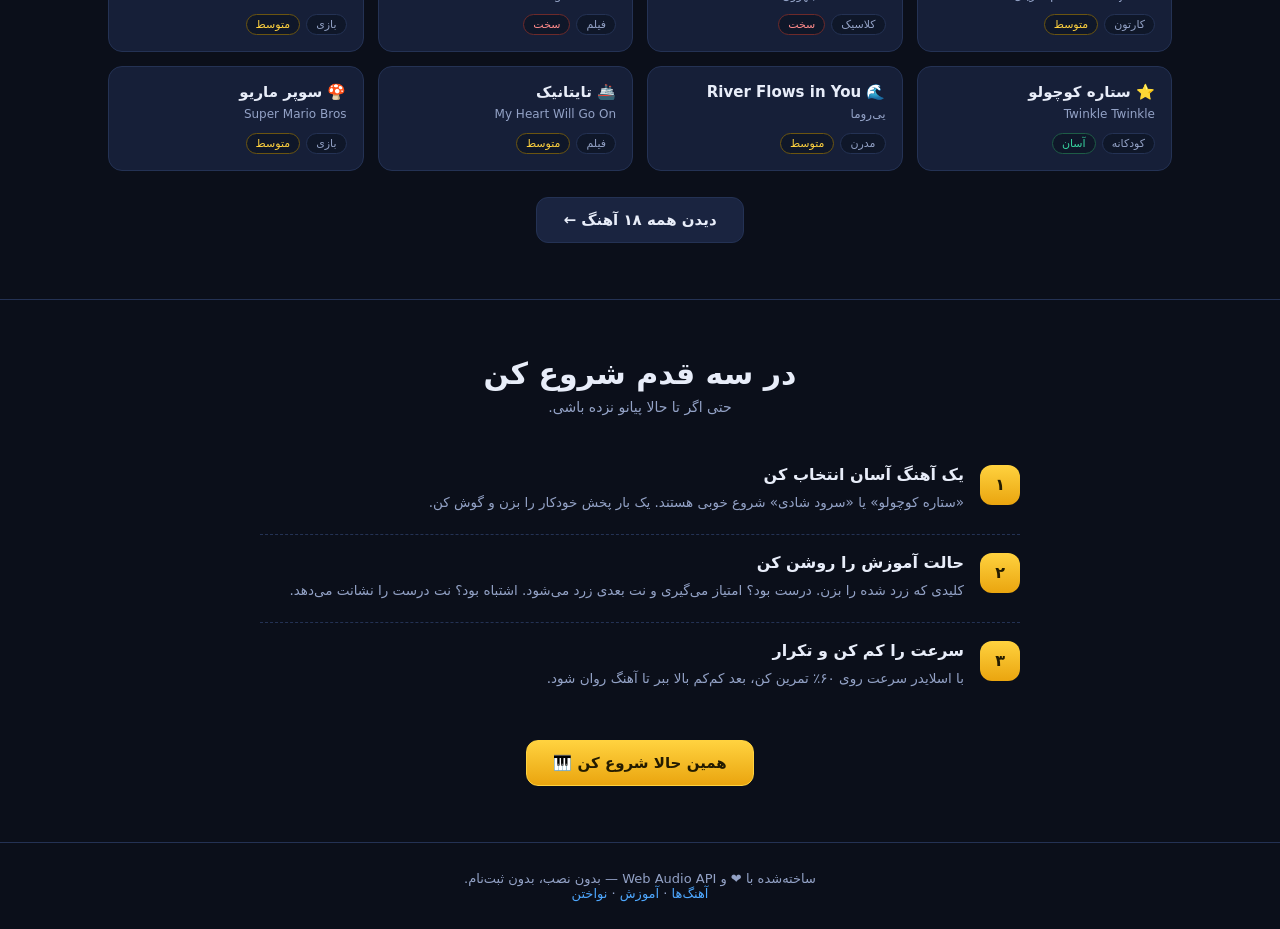
==== commit ea7a9fa4: "Turn piano app into a full website: home, songs library, learn guide + shared nav Co-authored-by: ar" ====
--- a/piano/index.html
+++ b/piano/index.html
@@ -1,721 +1,102 @@
 <!DOCTYPE html>
 <html lang="fa" dir="rtl">
 <head>
-<meta charset="utf-8" />
-<meta name="viewport" content="width=device-width, initial-scale=1, maximum-scale=1, user-scalable=no" />
-<title>🎹 پیانو استودیو — Piano Studio</title>
-<style>
-  :root{
-    --bg:#0b0f1a; --bg2:#121a2e; --card:#161f38; --line:#243254;
-    --txt:#e8edf9; --mut:#93a2c6; --acc:#ffd23f; --acc2:#4ea8ff; --ok:#38d39f;
-  }
-  *{box-sizing:border-box;-webkit-tap-highlight-color:transparent}
-  html,body{margin:0;height:100%}
-  body{
-    background:radial-gradient(1200px 700px at 50% -10%,#1d2a4d 0%,var(--bg) 60%);
-    color:var(--txt);font-family:"Vazirmatn",Tahoma,system-ui,sans-serif;
-    display:flex;flex-direction:column;min-height:100vh;overflow-x:hidden;
-  }
-  header{
-    padding:12px 16px;display:flex;align-items:center;gap:12px;flex-wrap:wrap;
-    border-bottom:1px solid var(--line);background:rgba(10,14,25,.7);backdrop-filter:blur(8px);
-    position:sticky;top:0;z-index:30;
-  }
-  h1{font-size:18px;margin:0;letter-spacing:.3px}
-  h1 span{color:var(--acc)}
-  .tabs{display:flex;gap:6px;margin-inline-start:auto;flex-wrap:wrap}
-  .tab{
-    background:var(--card);border:1px solid var(--line);color:var(--mut);
-    padding:8px 14px;border-radius:999px;cursor:pointer;font-size:13px;font-family:inherit;transition:.15s;
-  }
-  .tab:hover{color:var(--txt);border-color:#38507f}
-  .tab.on{background:linear-gradient(180deg,#ffd23f,#f0a91c);color:#221a00;border-color:#ffd23f;font-weight:700}
-  main{flex:1;padding:14px;display:flex;flex-direction:column;gap:14px}
-  .panel{display:none;flex-direction:column;gap:14px}
-  .panel.on{display:flex}
-  .card{background:var(--card);border:1px solid var(--line);border-radius:16px;padding:14px}
-  .row{display:flex;gap:10px;align-items:center;flex-wrap:wrap}
-  .lbl{font-size:12px;color:var(--mut)}
-  button.btn{
-    background:linear-gradient(180deg,#233258,#1a2544);border:1px solid var(--line);color:var(--txt);
-    padding:9px 16px;border-radius:10px;cursor:pointer;font-size:13px;font-family:inherit;transition:.15s
-  }
-  button.btn:hover{border-color:#4ea8ff;transform:translateY(-1px)}
-  button.btn.primary{background:linear-gradient(180deg,#4ea8ff,#2b7fd6);border-color:#4ea8ff;color:#04121f;font-weight:700}
-  button.btn.gold{background:linear-gradient(180deg,#ffd23f,#eaa50f);border-color:#ffd23f;color:#231b00;font-weight:700}
-  button.btn.danger{background:linear-gradient(180deg,#ff6b6b,#d63f3f);border-color:#ff6b6b;color:#2a0505;font-weight:700}
-  select,input[type=range]{font-family:inherit}
-  select{background:#0f1729;color:var(--txt);border:1px solid var(--line);border-radius:10px;padding:8px 10px;font-size:13px}
-  input[type=range]{accent-color:var(--acc);width:130px}
-
-  /* songs list */
-  .songs{display:grid;grid-template-columns:repeat(auto-fill,minmax(190px,1fr));gap:10px;max-height:260px;overflow:auto;padding-inline-end:4px}
-  .song{
-    background:#0f1729;border:1px solid var(--line);border-radius:12px;padding:10px 12px;cursor:pointer;transition:.15s
-  }
-  .song:hover{border-color:#4ea8ff}
-  .song.on{border-color:var(--acc);background:#241f0c;box-shadow:0 0 0 1px var(--acc) inset}
-  .song b{display:block;font-size:14px}
-  .song small{color:var(--mut);font-size:11px}
-
-  /* keyboard */
-  .kbWrap{overflow-x:auto;overflow-y:hidden;padding:6px 0 16px}
-  .kb{position:relative;display:flex;justify-content:center;min-width:max-content;margin:0 auto;user-select:none;padding:0 8px}
-  .wk{
-    position:relative;width:46px;height:200px;margin:0 1.5px;border-radius:0 0 8px 8px;
-    background:linear-gradient(180deg,#fff 0%,#eceff7 78%,#cfd6e6 100%);
-    border:1px solid #9aa5bd;border-top:none;box-shadow:0 4px 6px rgba(0,0,0,.45);
-    display:flex;align-items:flex-end;justify-content:center;padding-bottom:8px;
-    font-size:10px;color:#8b93a7;cursor:pointer;transition:background .05s,transform .05s;flex:0 0 auto;
-  }
-  .wk.hint{background:linear-gradient(180deg,#fff3b0,#ffd23f 85%);color:#6a5200;box-shadow:0 0 16px rgba(255,210,63,.7),0 4px 6px rgba(0,0,0,.4)}
-  .wk.next{background:linear-gradient(180deg,#c9ffe6,#38d39f 85%);color:#064;box-shadow:0 0 18px rgba(56,211,159,.8)}
-  .wk.act{background:linear-gradient(180deg,#9ed0ff,#4ea8ff 90%);transform:translateY(2px)}
-  .bkHolder{position:absolute;inset:0;pointer-events:none}
-  .bk{
-    position:absolute;top:0;width:30px;height:125px;border-radius:0 0 6px 6px;
-    background:linear-gradient(180deg,#3a4460 0%,#141a29 70%,#0a0e18 100%);
-    border:1px solid #000;box-shadow:0 5px 8px rgba(0,0,0,.6);z-index:5;cursor:pointer;pointer-events:auto;
-    display:flex;align-items:flex-end;justify-content:center;padding-bottom:6px;font-size:9px;color:#6b7590;
-    transition:background .05s,transform .05s;
-  }
-  .bk.hint{background:linear-gradient(180deg,#ffe27a,#d9a300 90%);color:#3a2c00;box-shadow:0 0 16px rgba(255,210,63,.8)}
-  .bk.next{background:linear-gradient(180deg,#7ff0c6,#12a377 90%);color:#03291d;box-shadow:0 0 18px rgba(56,211,159,.85)}
-  .bk.act{background:linear-gradient(180deg,#4ea8ff,#1b5fa8);transform:translateY(2px)}
-
-  .badge{background:#0f1729;border:1px solid var(--line);border-radius:999px;padding:6px 12px;font-size:12px;color:var(--mut)}
-  .badge b{color:var(--acc)}
-  .bar{height:8px;background:#0f1729;border:1px solid var(--line);border-radius:99px;overflow:hidden;flex:1;min-width:140px}
-  .bar > i{display:block;height:100%;width:0;background:linear-gradient(90deg,#38d39f,#4ea8ff);transition:width .12s}
-  .pads{display:grid;grid-template-columns:repeat(auto-fill,minmax(96px,1fr));gap:8px}
-  .pad{
-    background:linear-gradient(180deg,#2b3a63,#1a2440);border:1px solid var(--line);border-radius:12px;
-    padding:14px 6px;text-align:center;font-size:12px;cursor:pointer;transition:.08s
-  }
-  .pad:active,.pad.act{background:linear-gradient(180deg,#ff6b6b,#c33);transform:scale(.96)}
-  .hintText{font-size:12px;color:var(--mut);line-height:1.9}
-  .lyric{font-size:13px;color:var(--acc2);min-height:20px}
-  @media(max-width:640px){
-    .wk{width:38px;height:170px}.bk{width:25px;height:106px}
-    h1{font-size:15px}.tab{padding:7px 11px;font-size:12px}
-  }
-</style>
+<meta charset="utf-8">
+<meta name="viewport" content="width=device-width,initial-scale=1">
+<title>پیانو استودیو — آموزش و نواختن پیانو آنلاین</title>
+<meta name="description" content="پیانوی آنلاین فارسی با ۱۸ آهنگ، حالت آموزش کلید زرد، پخش خودکار، ۸ ساز و بخش درام.">
+<link rel="stylesheet" href="site.css">
+<link rel="icon" href="data:image/svg+xml,<svg xmlns='http://www.w3.org/2000/svg' viewBox='0 0 100 100'><text y='.9em' font-size='90'>🎹</text></svg>">
 </head>
 <body>
-<header>
-  <h1>🎹 پیانو <span>استودیو</span></h1>
-  <div class="tabs">
-    <button class="tab on" data-tab="learn">🎓 آموزش آهنگ</button>
-    <button class="tab" data-tab="free">🎨 پیانوی آزاد</button>
-    <button class="tab" data-tab="drum">🥁 درام و پد</button>
-    <button class="tab" data-tab="help">❓ راهنما</button>
+<nav class="nav"><div class="container">
+  <a class="brand" href="index.html">🎹 پیانو <em>استودیو</em></a>
+  <button class="burger" onclick="document.getElementById('m').classList.toggle('open')">☰</button>
+  <ul id="m">
+    <li><a class="lnk on" href="index.html">خانه</a></li>
+    <li><a class="lnk" href="songs.html">آهنگ‌ها</a></li>
+    <li><a class="lnk" href="learn.html">آموزش</a></li>
+    <li><a class="lnk" href="play.html">نواختن</a></li>
+  </ul>
+  <a class="navCta" href="play.html">▶ شروع نواختن</a>
+</div></nav>
+
+<header class="hero"><div class="container">
+  <h1>پیانو بزن، <em>یاد بگیر</em>، لذت ببر</h1>
+  <p>یک استودیوی پیانوی کامل داخل مرورگر. ۱۸ آهنگ معروف با نت واقعی، حالت آموزش که کلیدها را برایت زرد می‌کند،
+     پخش خودکار، ۸ ساز مختلف و یک بخش درام. بدون نصب، بدون ثبت‌نام.</p>
+  <div class="btnRow">
+    <a class="btn gold" href="play.html">🎹 شروع نواختن</a>
+    <a class="btn blue" href="songs.html">🎵 دیدن آهنگ‌ها</a>
+    <a class="btn" href="learn.html">🎓 چطور کار می‌کند؟</a>
   </div>
-</header>
+  <div class="miniKeys">
+    <i></i><i class="b"></i><i></i><i class="b"></i><i></i><i></i><i class="b"></i><i></i><i class="b"></i><i></i><i class="b"></i><i></i>
+  </div>
+</div></header>
 
-<main>
-  <!-- ============ LEARN ============ -->
-  <section class="panel on" id="p-learn">
-    <div class="card">
-      <div class="row" style="margin-bottom:10px">
-        <b style="font-size:14px">🎵 آهنگ‌ها</b>
-        <span class="lbl">یک آهنگ را انتخاب کن، کلیدهای زرد را به ترتیب بزن.</span>
-      </div>
-      <div class="songs" id="songList"></div>
-    </div>
+<section class="blk"><div class="container">
+  <div class="stats">
+    <div class="stat"><b>۱۸</b><span>آهنگ با نت واقعی</span></div>
+    <div class="stat"><b>۸</b><span>ساز مختلف</span></div>
+    <div class="stat"><b>۴</b><span>اکتاو کیبورد</span></div>
+    <div class="stat"><b>۰</b><span>باگ صدای ماندگار</span></div>
+  </div>
+</div></section>
 
-    <div class="card">
-      <div class="row">
-        <button class="btn gold" id="btnTeach">🎓 حالت آموزش</button>
-        <button class="btn primary" id="btnAuto">▶️ پخش خودکار</button>
-        <button class="btn danger" id="btnStop">⏹ توقف</button>
-        <span class="lbl">ساز:</span>
-        <select id="insSel"></select>
-        <span class="lbl">سرعت</span><input type="range" id="tempo" min="40" max="180" value="100">
-        <span class="badge" id="tempoV">۱۰۰٪</span>
-        <span class="lbl">صدا</span><input type="range" id="vol" min="0" max="100" value="70">
-        <label class="lbl"><input type="checkbox" id="chkNames" checked> نمایش نام نت</label>
-      </div>
-      <div class="row" style="margin-top:12px">
-        <span class="badge">آهنگ: <b id="curName">—</b></span>
-        <span class="badge">نت <b id="curStep">0</b> از <b id="curTotal">0</b></span>
-        <span class="badge">امتیاز: <b id="score">0</b></span>
-        <div class="bar"><i id="prog"></i></div>
-      </div>
-      <div class="row" style="margin-top:8px"><div class="lyric" id="msg">آماده‌ای؟ یک آهنگ انتخاب کن 🎶</div></div>
-    </div>
-  </section>
+<section class="blk"><div class="container">
+  <h2 class="st">امکانات</h2>
+  <p class="sub">هرچیزی که برای شروع پیانو لازم داری، در یک صفحه.</p>
+  <div class="grid g3">
+    <div class="card"><div class="ico">💡</div><h3>حالت آموزش</h3>
+      <p>کلید <b style="color:#ffd23f">زرد</b> یعنی نتی که باید بزنی و <b style="color:#38d39f">سبز</b> نت بعدی است.
+         خودش نمی‌نوازد — تو می‌زنی و اگر درست باشد خودکار جلو می‌رود.</p></div>
+    <div class="card"><div class="ico">▶️</div><h3>پخش خودکار</h3>
+      <p>اول بگذار آهنگ خودش نواخته شود تا ملودی را بشنوی، سرعت را کم کن و بعد خودت تکرارش کن.</p></div>
+    <div class="card"><div class="ico">🎸</div><h3>هشت ساز</h3>
+      <p>پیانو، پیانوی برقی، گیتار، ارگ، سازهای زهی، زنگ، سینتی‌سایزر و بیس — همه ساخته‌شده با Web Audio.</p></div>
+    <div class="card"><div class="ico">🥁</div><h3>درام و ریتم</h3>
+      <p>هشت پد کوبه‌ای و چهار الگوی ریتم خودکار (راک، پاپ، هیپ‌هاپ، والس) با تنظیم BPM.</p></div>
+    <div class="card"><div class="ico">🎨</div><h3>پیانوی آزاد</h3>
+      <p>هرچه دوست داری بنواز، ضبط کن و دوباره پخش کن. پدال ساستین با کلید Space.</p></div>
+    <div class="card"><div class="ico">📱</div><h3>موبایل و کیبورد</h3>
+      <p>با لمس، ماوس یا کیبورد کامپیوتر. کشیدن انگشت روی کلیدها هم کار می‌کند (گلیساندو).</p></div>
+  </div>
+</div></section>
 
-  <!-- ============ FREE ============ -->
-  <section class="panel" id="p-free">
-    <div class="card">
-      <div class="row">
-        <b style="font-size:14px">🎨 پیانوی آزاد</b>
-        <span class="lbl">هرچی دوست داری بزن! با ماوس، لمس، یا کیبورد کامپیوتر.</span>
-      </div>
-      <div class="row" style="margin-top:10px">
-        <span class="lbl">ساز:</span><select id="insSel2"></select>
-        <button class="btn" id="btnRec">⏺ ضبط</button>
-        <button class="btn" id="btnPlayRec">▶️ پخش ضبط</button>
-        <button class="btn" id="btnClrRec">🗑 پاک کردن</button>
-        <label class="lbl"><input type="checkbox" id="chkSus"> پدال ساستین (Space)</label>
-        <span class="badge" id="recInfo">۰ نت ضبط شده</span>
-      </div>
-    </div>
-  </section>
+<section class="blk"><div class="container">
+  <h2 class="st">آهنگ‌های محبوب</h2>
+  <p class="sub">روی هر آهنگ بزن تا مستقیم در حالت آموزش باز شود.</p>
+  <div class="grid g4" id="feat"></div>
+  <div class="btnRow" style="margin-top:26px"><a class="btn" href="songs.html">دیدن همه ۱۸ آهنگ ←</a></div>
+</div></section>
 
-  <!-- ============ DRUM ============ -->
-  <section class="panel" id="p-drum">
-    <div class="card">
-      <div class="row" style="margin-bottom:10px"><b style="font-size:14px">🥁 پدهای کوبه‌ای</b>
-      <span class="lbl">کلیدهای ۱ تا ۸ کیبورد هم کار می‌کنند.</span></div>
-      <div class="pads" id="padGrid"></div>
-    </div>
-    <div class="card">
-      <div class="row"><b style="font-size:14px">🔁 ریتم خودکار</b>
-        <button class="btn primary" id="btnBeat">▶️ شروع ریتم</button>
-        <select id="beatSel">
-          <option value="rock">راک</option><option value="pop">پاپ</option>
-          <option value="hiphop">هیپ‌هاپ</option><option value="waltz">والس</option>
-        </select>
-        <span class="lbl">BPM</span><input type="range" id="bpm" min="60" max="180" value="100">
-        <span class="badge" id="bpmV">100</span>
-      </div>
-    </div>
-  </section>
+<section class="blk"><div class="container">
+  <h2 class="st">در سه قدم شروع کن</h2>
+  <p class="sub">حتی اگر تا حالا پیانو نزده باشی.</p>
+  <div class="steps" style="max-width:760px;margin:0 auto">
+    <div class="step"><div class="n">۱</div><div><h4>یک آهنگ آسان انتخاب کن</h4>
+      <p>«ستاره کوچولو» یا «سرود شادی» شروع خوبی هستند. یک بار پخش خودکار را بزن و گوش کن.</p></div></div>
+    <div class="step"><div class="n">۲</div><div><h4>حالت آموزش را روشن کن</h4>
+      <p>کلیدی که زرد شده را بزن. درست بود؟ امتیاز می‌گیری و نت بعدی زرد می‌شود. اشتباه بود؟ نت درست را نشانت می‌دهد.</p></div></div>
+    <div class="step"><div class="n">۳</div><div><h4>سرعت را کم کن و تکرار</h4>
+      <p>با اسلایدر سرعت روی ۶۰٪ تمرین کن، بعد کم‌کم بالا ببر تا آهنگ روان شود.</p></div></div>
+  </div>
+  <div class="btnRow" style="margin-top:30px"><a class="btn gold" href="play.html">همین حالا شروع کن 🎹</a></div>
+</div></section>
 
-  <!-- ============ HELP ============ -->
-  <section class="panel" id="p-help">
-    <div class="card hintText">
-      <b>راهنمای سریع</b><br>
-      • <b>حالت آموزش:</b> کلید <span style="color:#ffd23f">زرد</span> = نتی که باید بزنی. کلید <span style="color:#38d39f">سبز</span> = نت بعدی.
-      وقتی درست بزنی خودکار می‌رود جلو.<br>
-      • <b>پخش خودکار:</b> آهنگ خودش نواخته می‌شود تا ملودی را یاد بگیری.<br>
-      • <b>کیبورد کامپیوتر:</b> ردیف <code>Z X C V B N M</code> و <code>Q W E R T Y U</code> و ردیف بالا برای اکتاوهای بالاتر؛
-      کلیدهای سیاه روی <code>S D G H J</code> و <code>2 3 5 6 7</code>.<br>
-      • <b>Space</b> = پدال ساستین، <b>←/→</b> = جابه‌جایی اکتاو.<br>
-      • صدای هر نت با رها کردن کلید محو می‌شود (بدون گیر کردن صدا).
-    </div>
-  </section>
+<footer><div class="container">
+  ساخته‌شده با ❤️ و Web Audio API — بدون نصب، بدون ثبت‌نام.<br>
+  <a href="songs.html">آهنگ‌ها</a> · <a href="learn.html">آموزش</a> · <a href="play.html">نواختن</a>
+</div></footer>
 
-  <!-- shared keyboard -->
-  <div class="card" style="padding:8px 4px">
-    <div class="row" style="justify-content:center;gap:8px;margin-bottom:6px">
-      <button class="btn" id="octDown">⬅️ اکتاو</button>
-      <span class="badge">محدوده: <b id="rangeLbl"></b></span>
-      <button class="btn" id="octUp">اکتاو ➡️</button>
-      <button class="btn danger" id="panic">🔇 قطع همه صداها</button>
-    </div>
-    <div class="kbWrap"><div class="kb" id="kb"></div></div>
-  </div>
-</main>
-
+<script src="catalog.js"></script>
 <script>
-/* ================= AUDIO ENGINE ================= */
-let AC=null, master=null, comp=null;
-function ac(){
-  if(!AC){
-    AC=new (window.AudioContext||window.webkitAudioContext)();
-    comp=AC.createDynamicsCompressor();
-    comp.threshold.value=-18; comp.knee.value=20; comp.ratio.value=8; comp.attack.value=.003; comp.release.value=.25;
-    master=AC.createGain(); master.gain.value=.7;
-    master.connect(comp); comp.connect(AC.destination);
-  }
-  if(AC.state==='suspended') AC.resume();
-  return AC;
-}
-const NOTES=['C','C#','D','D#','E','F','F#','G','G#','A','A#','B'];
-function freq(n){ // e.g. "C#4"
-  const m=/^([A-G]#?)(-?\d)$/.exec(n); if(!m) return 440;
-  return 440*Math.pow(2,(NOTES.indexOf(m[1])+(+m[2]+1)*12-69)/12);
-}
-const INSTRUMENTS={
-  piano:{name:'🎹 پیانو',     type:'triangle', a:.005,d:.9, s:.22,r:.35, det:6, sub:.55, hcut:5200},
-  epiano:{name:'🎛 پیانوی برقی',type:'sine',    a:.008,d:1.5,s:.35,r:.45, det:8, sub:.7,  hcut:4200},
-  guitar:{name:'🎸 گیتار',     type:'sawtooth', a:.004,d:.55,s:.10,r:.28, det:10,sub:.35, hcut:2600},
-  organ:{name:'🎵 ارگ',        type:'square',   a:.01, d:.2, s:.75,r:.18, det:4, sub:.6,  hcut:3000},
-  strings:{name:'🎻 زهی',      type:'sawtooth', a:.12, d:.5, s:.7, r:.6,  det:12,sub:.5,  hcut:3400},
-  bell:{name:'🔔 زنگ',         type:'sine',     a:.002,d:1.8,s:.05,r:.9,  det:3, sub:.4,  hcut:7000},
-  synth:{name:'🌈 سینت',       type:'sawtooth', a:.01, d:.4, s:.5, r:.3,  det:16,sub:.6,  hcut:4000},
-  bass:{name:'🎺 بیس',         type:'square',   a:.01, d:.6, s:.4, r:.25, det:5, sub:.9,  hcut:1200}
-};
-let curIns='piano', sustain=false;
-const live=new Map();          // noteName -> voice object
-const allVoices=new Set();
-
-function makeVoice(note,vel=1,insKey=curIns){
-  const C=ac(), I=INSTRUMENTS[insKey]||INSTRUMENTS.piano, f=freq(note), t=C.currentTime;
-  const g=C.createGain(), lp=C.createBiquadFilter();
-  lp.type='lowpass'; lp.frequency.value=I.hcut; lp.Q.value=.4;
-  const oscs=[];
-  const spec=[[f,1,0],[f,.5,I.det],[f*2,.28,-I.det],[f/2,I.sub*.35,0]];
-  spec.forEach(([fr,amp,det])=>{
-    const o=C.createOscillator(), og=C.createGain();
-    o.type=I.type; o.frequency.value=fr; o.detune.value=det;
-    og.gain.value=amp*.22; o.connect(og); og.connect(lp); o.start(t); oscs.push(o);
-  });
-  lp.connect(g); g.connect(master);
-  const peak=Math.max(.05,Math.min(1,vel))*.9;
-  g.gain.cancelScheduledValues(t);
-  g.gain.setValueAtTime(0.0001,t);
-  g.gain.linearRampToValueAtTime(peak,t+I.a);
-  g.gain.setTargetAtTime(peak*I.s+0.0001,t+I.a,I.d*.5);
-  const v={note,g,oscs,I,dead:false,
-    stop(rel){
-      if(v.dead) return; v.dead=true;
-      const now=C.currentTime, R=rel!=null?rel:v.I.r;
-      try{
-        v.g.gain.cancelScheduledValues(now);
-        v.g.gain.setValueAtTime(Math.max(v.g.gain.value,0.0001),now);
-        v.g.gain.exponentialRampToValueAtTime(0.0001,now+R);
-      }catch(e){}
-      v.oscs.forEach(o=>{try{o.stop(now+R+.05)}catch(e){}});
-      setTimeout(()=>{try{v.g.disconnect()}catch(e){} allVoices.delete(v);},(R+.12)*1000);
-    }};
-  allVoices.add(v);
-  return v;
-}
-function noteOn(note,vel=1){
-  const prev=live.get(note);
-  if(prev) prev.stop(.05);                 // retrigger cleanly (no stuck sound)
-  const v=makeVoice(note,vel);
-  live.set(note,v);
-  keyEl(note)?.classList.add('act');
-  if(recording) recNotes.push({note,t:performance.now()-recT0,ins:curIns});
-  return v;
-}
-function noteOff(note){
-  const v=live.get(note);
-  if(v){ live.delete(note); if(sustain){ setTimeout(()=>v.stop(),650);} else v.stop(); }
-  keyEl(note)?.classList.remove('act');
-}
-function pluck(note,dur=.5,vel=.9,ins=curIns){   // fire & forget (autoplay)
-  const v=makeVoice(note,vel,ins);
-  const el=keyEl(note); if(el){el.classList.add('act'); setTimeout(()=>el.classList.remove('act'),Math.max(90,dur*700));}
-  setTimeout(()=>v.stop(),Math.max(80,dur*1000));
-  return v;
-}
-function panic(){
-  live.forEach(v=>v.stop(.04)); live.clear();
-  allVoices.forEach(v=>v.stop(.04));
-  document.querySelectorAll('.act').forEach(e=>e.classList.remove('act'));
-}
-window.addEventListener('blur',panic);
-document.addEventListener('visibilitychange',()=>{if(document.hidden)panic();});
-
-/* ================= KEYBOARD ================= */
-let octBase=3, OCTAVES=4;   // C3..C7-ish
-const keyMapRow=[
-  ['KeyZ',0],['KeyS',1],['KeyX',2],['KeyD',3],['KeyC',4],['KeyV',5],['KeyG',6],['KeyB',7],['KeyH',8],['KeyN',9],['KeyJ',10],['KeyM',11],
-  ['KeyQ',12],['Digit2',13],['KeyW',14],['Digit3',15],['KeyE',16],['KeyR',17],['Digit5',18],['KeyT',19],['Digit6',20],['KeyY',21],['Digit7',22],['KeyU',23],
-  ['KeyI',24],['Digit9',25],['KeyO',26],['Digit0',27],['KeyP',28],['BracketRight',29]
-];
-const kb=document.getElementById('kb');
-let keyEls={};
-function keyEl(n){return keyEls[n];}
-function buildKB(){
-  kb.innerHTML=''; keyEls={};
-  const holder=document.createElement('div'); holder.className='bkHolder';
-  const whites=[];
-  for(let o=0;o<OCTAVES;o++){
-    for(const w of ['C','D','E','F','G','A','B']) whites.push(w+(octBase+o));
-  }
-  whites.push('C'+(octBase+OCTAVES));
-  const showNames=document.getElementById('chkNames').checked;
-  whites.forEach(n=>{
-    const d=document.createElement('div'); d.className='wk'; d.dataset.note=n;
-    d.textContent=showNames?n:''; kb.appendChild(d); keyEls[n]=d;
-  });
-  kb.appendChild(holder);
-  // black keys positioned over whites
-  requestAnimationFrame(()=>{
-    const kbRect=kb.getBoundingClientRect();
-    const blackAfter={'C':'C#','D':'D#','F':'F#','G':'G#','A':'A#'};
-    whites.forEach(n=>{
-      const L=n.replace(/-?\d+$/,''), oc=n.match(/-?\d+$/)[0];
-      if(!blackAfter[L]) return;
-      const bn=blackAfter[L]+oc;
-      if(!whites.some(w=>w.match(/-?\d+$/)[0]===oc)) return;
-      const wEl=keyEls[n], r=wEl.getBoundingClientRect();
-      if(r.right-kbRect.left > kb.scrollWidth) return;
-      const b=document.createElement('div'); b.className='bk'; b.dataset.note=bn;
-      b.textContent=showNames?blackAfter[L]:'';
-      b.style.left=(r.left-kbRect.left + r.width - 15)+'px';
-      holder.appendChild(b); keyEls[bn]=b;
-    });
-    refreshHints();
-  });
-  document.getElementById('rangeLbl').textContent='C'+octBase+' – C'+(octBase+OCTAVES);
-}
-document.getElementById('chkNames').onchange=buildKB;
-document.getElementById('octUp').onclick=()=>{if(octBase<6){octBase++;panic();buildKB();}};
-document.getElementById('octDown').onclick=()=>{if(octBase>0){octBase--;panic();buildKB();}};
-document.getElementById('panic').onclick=panic;
-
-/* pointer handling */
-const pointers=new Map();
-function noteFromEvt(e){
-  const el=document.elementFromPoint(e.clientX,e.clientY);
-  return el&&el.dataset&&el.dataset.note?el.dataset.note:null;
-}
-kb.addEventListener('pointerdown',e=>{
-  const n=noteFromEvt(e); if(!n)return;
-  e.preventDefault(); kb.setPointerCapture?.(e.pointerId);
-  pointers.set(e.pointerId,n); noteOn(n,1); onUserNote(n);
-});
-kb.addEventListener('pointermove',e=>{
-  if(!pointers.has(e.pointerId))return;
-  const n=noteFromEvt(e), old=pointers.get(e.pointerId);
-  if(n&&n!==old){ noteOff(old); pointers.set(e.pointerId,n); noteOn(n,1); onUserNote(n); }
-});
-function relPtr(e){ const n=pointers.get(e.pointerId); if(n){noteOff(n);pointers.delete(e.pointerId);} }
-kb.addEventListener('pointerup',relPtr);
-kb.addEventListener('pointercancel',relPtr);
-kb.addEventListener('pointerleave',relPtr);
-window.addEventListener('pointerup',e=>relPtr(e));
-
-/* computer keyboard */
-const down=new Set();
-addEventListener('keydown',e=>{
-  if(e.repeat) return;
-  if(e.code==='Space'){e.preventDefault();sustain=true;document.getElementById('chkSus').checked=true;return;}
-  if(e.code==='ArrowRight'){document.getElementById('octUp').click();return;}
-  if(e.code==='ArrowLeft'){document.getElementById('octDown').click();return;}
-  const dm=/^Digit([1-8])$/.exec(e.code);
-  if(dm && curTab==='drum'){ hitPad(+dm[1]-1); return; }
-  const m=keyMapRow.find(k=>k[0]===e.code); if(!m) return;
-  const n=noteAt(m[1]); if(!n||!keyEls[n]) return;
-  down.add(e.code); noteOn(n,1); onUserNote(n);
-});
-addEventListener('keyup',e=>{
-  if(e.code==='Space'){sustain=false;document.getElementById('chkSus').checked=false;
-    if(!sustain) live.forEach((v,n)=>{});return;}
-  const m=keyMapRow.find(k=>k[0]===e.code); if(!m)return;
-  down.delete(e.code); const n=noteAt(m[1]); if(n) noteOff(n);
-});
-function noteAt(semi){
-  const idx=semi, o=octBase+Math.floor(idx/12);
-  return NOTES[idx%12]+o;
-}
-document.getElementById('chkSus').onchange=e=>{sustain=e.target.checked;if(!sustain)panicRelease();};
-function panicRelease(){ /* release notes not physically held */ }
-
-/* ================= SONGS ================= */
-// [note, beats]  ("r" = rest)  — beat = 0.5s at 100%
-const SONGS=[
-{id:'gf',name:'آبشار جاذبه (Gravity Falls)',info:'تم اصلی سریال',bpmScale:1,ins:'piano',notes:[
- ['D4',.5],['E4',.5],['F4',.5],['A4',.5],['G4',.5],['F4',.5],['E4',1],
- ['D4',.5],['E4',.5],['F4',.5],['A4',.5],['A#4',.5],['A4',.5],['G4',1],
- ['F4',.5],['G4',.5],['A4',.5],['D5',.5],['C5',.5],['A4',.5],['G4',1],
- ['A4',.5],['G4',.5],['F4',.5],['E4',.5],['D4',1.5],['r',.5],
- ['A4',.5],['A#4',.5],['C5',.5],['D5',1],['C5',.5],['A#4',.5],['A4',1],
- ['G4',.5],['A4',.5],['A#4',.5],['C5',1],['A#4',.5],['A4',.5],['G4',1],
- ['F4',.5],['G4',.5],['A4',.5],['A#4',.5],['A4',.5],['G4',.5],['F4',.5],['E4',.5],
- ['D4',2]
-]},
-{id:'elise',name:'برای الیز (Für Elise)',info:'بتهوون',ins:'piano',notes:[
- ['E5',.5],['D#5',.5],['E5',.5],['D#5',.5],['E5',.5],['B4',.5],['D5',.5],['C5',.5],
- ['A4',1],['C4',.5],['E4',.5],['A4',.5],['B4',1],['E4',.5],['G#4',.5],['B4',.5],
- ['C5',1],['E4',.5],['E5',.5],['D#5',.5],['E5',.5],['D#5',.5],['E5',.5],['B4',.5],
- ['D5',.5],['C5',.5],['A4',1],['C4',.5],['E4',.5],['A4',.5],['B4',1],['E4',.5],
- ['C5',.5],['B4',.5],['A4',2]
-]},
-{id:'hp',name:'هری پاتر (Hedwig\'s Theme)',info:'جان ویلیامز',ins:'bell',notes:[
- ['B4',.5],['E5',.75],['G5',.25],['F#5',.5],['E5',1],['B5',.5],['A5',1.5],
- ['F#5',1.5],['E5',.75],['G5',.25],['F#5',.5],['D#5',1],['F5',.5],['B4',2],
- ['B4',.5],['E5',.75],['G5',.25],['F#5',.5],['E5',1],['B5',.5],['D6',1],['C#6',.5],
- ['C6',1],['G#5',.5],['C6',.75],['B5',.25],['A#5',.5],['F#5',1],['G5',.5],['E5',2]
-]},
-{id:'pirates',name:'دزدان دریایی کارائیب',info:'He\'s a Pirate',ins:'strings',notes:[
- ['D4',.25],['D4',.25],['D4',.5],['D4',.25],['D4',.25],['D4',.25],['D4',.25],
- ['E4',.5],['F4',.5],['F4',.25],['F4',.25],['G4',.25],['E4',.25],['E4',.5],
- ['D4',.25],['C4',.25],['C4',.25],['D4',.5],['r',.25],
- ['D4',.25],['D4',.25],['D4',.5],['D4',.25],['D4',.25],['D4',.25],['D4',.25],
- ['E4',.5],['F4',.5],['F4',.25],['F4',.25],['G4',.25],['E4',.25],['E4',.5],
- ['D4',.25],['C4',.25],['D4',1]
-]},
-{id:'tetris',name:'تتریس (Korobeiniki)',info:'کلاسیک بازی',ins:'synth',notes:[
- ['E5',1],['B4',.5],['C5',.5],['D5',1],['C5',.5],['B4',.5],
- ['A4',1],['A4',.5],['C5',.5],['E5',1],['D5',.5],['C5',.5],
- ['B4',1.5],['C5',.5],['D5',1],['E5',1],
- ['C5',1],['A4',1],['A4',1],['r',1],
- ['D5',1.5],['F5',.5],['A5',1],['G5',.5],['F5',.5],
- ['E5',1.5],['C5',.5],['E5',1],['D5',.5],['C5',.5],
- ['B4',1],['B4',.5],['C5',.5],['D5',1],['E5',1],
- ['C5',1],['A4',1],['A4',2]
-]},
-{id:'joy',name:'سرود شادی (Ode to Joy)',info:'بتهوون — آسان',ins:'piano',notes:[
- ['E4',1],['E4',1],['F4',1],['G4',1],['G4',1],['F4',1],['E4',1],['D4',1],
- ['C4',1],['C4',1],['D4',1],['E4',1],['E4',1.5],['D4',.5],['D4',2],
- ['E4',1],['E4',1],['F4',1],['G4',1],['G4',1],['F4',1],['E4',1],['D4',1],
- ['C4',1],['C4',1],['D4',1],['E4',1],['D4',1.5],['C4',.5],['C4',2]
-]},
-{id:'twinkle',name:'ستاره کوچولو (Twinkle)',info:'خیلی آسان',ins:'bell',notes:[
- ['C4',1],['C4',1],['G4',1],['G4',1],['A4',1],['A4',1],['G4',2],
- ['F4',1],['F4',1],['E4',1],['E4',1],['D4',1],['D4',1],['C4',2],
- ['G4',1],['G4',1],['F4',1],['F4',1],['E4',1],['E4',1],['D4',2],
- ['G4',1],['G4',1],['F4',1],['F4',1],['E4',1],['E4',1],['D4',2],
- ['C4',1],['C4',1],['G4',1],['G4',1],['A4',1],['A4',1],['G4',2]
-]},
-{id:'birthday',name:'تولدت مبارک',info:'Happy Birthday',ins:'piano',notes:[
- ['C4',.5],['C4',.5],['D4',1],['C4',1],['F4',1],['E4',2],
- ['C4',.5],['C4',.5],['D4',1],['C4',1],['G4',1],['F4',2],
- ['C4',.5],['C4',.5],['C5',1],['A4',1],['F4',1],['E4',1],['D4',2],
- ['A#4',.5],['A#4',.5],['A4',1],['F4',1],['G4',1],['F4',2]
-]},
-{id:'river',name:'River Flows in You',info:'یی‌رو‌ما — ملودی',ins:'epiano',notes:[
- ['A4',.5],['G#4',.5],['A4',.5],['G#4',.5],['A4',.5],['B4',.5],['C#5',.5],['E5',.5],
- ['D5',.5],['C#5',.5],['B4',.5],['A4',.5],['B4',.5],['C#5',.5],['A4',1],
- ['A4',.5],['G#4',.5],['A4',.5],['G#4',.5],['A4',.5],['B4',.5],['C#5',.5],['E5',.5],
- ['D5',.5],['C#5',.5],['B4',.5],['C#5',.5],['A4',1.5],['r',.5],
- ['E5',.5],['F#5',.5],['E5',.5],['C#5',.5],['B4',1],['C#5',.5],['B4',.5],['A4',2]
-]},
-{id:'canon',name:'کانن در ر (Canon in D)',info:'پاخلبل — ساده',ins:'strings',notes:[
- ['F#5',1],['E5',1],['D5',1],['C#5',1],['B4',1],['A4',1],['B4',1],['C#5',1],
- ['D5',1],['C#5',1],['B4',1],['A4',1],['G4',1],['F#4',1],['G4',1],['E4',1],
- ['D4',1],['F#4',1],['A4',1],['G4',1],['F#4',1],['D4',1],['F#4',1],['E4',1],
- ['D4',1],['B3',1],['D4',1],['A4',1],['G4',1],['B4',1],['A4',1],['G4',1],['F#4',2]
-]},
-{id:'jingle',name:'جینگل بلز',info:'کریسمس',ins:'bell',notes:[
- ['E4',1],['E4',1],['E4',2],['E4',1],['E4',1],['E4',2],
- ['E4',1],['G4',1],['C4',1],['D4',1],['E4',3],['r',1],
- ['F4',1],['F4',1],['F4',1],['F4',1],['F4',1],['E4',1],['E4',1],['E4',.5],['E4',.5],
- ['E4',1],['D4',1],['D4',1],['E4',1],['D4',2],['G4',2]
-]},
-{id:'lion',name:'شیرشاه (Circle of Life)',info:'دیزنی',ins:'strings',notes:[
- ['A4',.5],['B4',.5],['C5',1],['B4',.5],['A4',.5],['G4',1],
- ['A4',.5],['C5',.5],['E5',1],['D5',.5],['C5',.5],['B4',1.5],['r',.5],
- ['C5',.5],['D5',.5],['E5',1],['D5',.5],['C5',.5],['A4',1],
- ['G4',.5],['A4',.5],['C5',1],['A4',2]
-]},
-{id:'godfather',name:'پدرخوانده (The Godfather)',info:'تم عشق',ins:'guitar',notes:[
- ['G4',.5],['C5',.75],['D#5',.25],['D5',.5],['C5',.5],['D#5',.5],['C5',.5],['D5',.5],['C5',.5],['G#4',.5],['G4',1.5],
- ['G4',.5],['C5',.75],['D#5',.25],['D5',.5],['C5',.5],['D#5',.5],['C5',.5],['D#5',.5],['G5',.5],['F5',1.5],
- ['A#4',.5],['D#5',.5],['D5',.5],['A#4',.5],['D5',.5],['A#4',.5],['C5',.5],['A#4',.5],['G4',1.5]
-]},
-{id:'titanic',name:'تایتانیک (My Heart Will Go On)',info:'سلین دیون',ins:'epiano',notes:[
- ['E4',.5],['E4',.5],['E4',.5],['E4',.5],['D4',.5],['E4',1],['E4',.5],['D4',.5],['E4',1],['G4',.5],['F#4',1.5],
- ['E4',.5],['E4',.5],['E4',.5],['E4',.5],['D4',.5],['E4',1],['E4',.5],['B4',2],
- ['A4',.5],['B4',.5],['A4',.5],['G4',.5],['F#4',1],['E4',.5],['D4',.5],['E4',2]
-]},
-{id:'undertale',name:'Megalovania',info:'آندرتیل',ins:'synth',notes:[
- ['D4',.25],['D4',.25],['D5',.5],['A4',.75],['G#4',.5],['G4',.5],['F4',.5],['D4',.25],['F4',.25],['G4',.25],
- ['C4',.25],['C4',.25],['D5',.5],['A4',.75],['G#4',.5],['G4',.5],['F4',.5],['D4',.25],['F4',.25],['G4',.25],
- ['B3',.25],['B3',.25],['D5',.5],['A4',.75],['G#4',.5],['G4',.5],['F4',.5],['D4',.25],['F4',.25],['G4',.25],
- ['A#3',.25],['A#3',.25],['D5',.5],['A4',.75],['G#4',.5],['G4',.5],['F4',.5],['D4',.25],['F4',.25],['G4',.25]
-]},
-{id:'mario',name:'سوپر ماریو',info:'تم اصلی',ins:'synth',notes:[
- ['E5',.25],['E5',.5],['E5',.5],['C5',.25],['E5',.5],['G5',1],['G4',1],
- ['C5',.75],['G4',.5],['E4',.75],['A4',.5],['B4',.5],['A#4',.25],['A4',.5],
- ['G4',.33],['E5',.33],['G5',.33],['A5',.5],['F5',.25],['G5',.5],['E5',.5],['C5',.25],['D5',.25],['B4',1]
-]},
-{id:'nokia',name:'زنگ نوکیا',info:'خاطره‌انگیز',ins:'organ',notes:[
- ['E5',.25],['D5',.25],['F#4',.5],['G#4',.5],['C#5',.25],['B4',.25],['D4',.5],['E4',.5],
- ['B4',.25],['A4',.25],['C#4',.5],['E4',.5],['A4',1.5]
-]},
-{id:'interstellar',name:'میان‌ستاره‌ای (Interstellar)',info:'هانس زیمر',ins:'organ',notes:[
- ['A4',1],['A4',1],['E5',1],['E5',1],['A4',1],['A4',1],['E5',1],['E5',1],
- ['F5',1],['F5',1],['E5',2],['D5',1],['D5',1],['C#5',2],
- ['A4',1],['A4',1],['E5',1],['E5',1],['B4',1],['B4',1],['A4',2]
-]}
-];
-
-/* ============ song UI ============ */
-let cur=null, step=0, mode='idle', autoTimer=null, score=0;
-const $=id=>document.getElementById(id);
-const listEl=$('songList');
-SONGS.forEach((s,i)=>{
-  const d=document.createElement('div'); d.className='song'; d.dataset.i=i;
-  d.innerHTML='<b>'+s.name+'</b><small>'+s.info+' • '+s.notes.filter(n=>n[0]!=='r').length+' نت</small>';
-  d.onclick=()=>selectSong(i);
-  listEl.appendChild(d);
-});
-function selectSong(i){
-  stopAll();
-  cur=SONGS[i]; step=0; score=0;
-  [...listEl.children].forEach((c,j)=>c.classList.toggle('on',j===i));
-  $('curName').textContent=cur.name;
-  $('curTotal').textContent=cur.notes.filter(n=>n[0]!=='r').length;
-  $('curStep').textContent=0; $('score').textContent=0; $('prog').style.width='0%';
-  if(cur.ins){ curIns=cur.ins; $('insSel').value=cur.ins; $('insSel2').value=cur.ins; }
-  ensureRange();
-  $('msg').textContent='آهنگ انتخاب شد ✅ «حالت آموزش» را بزن یا «پخش خودکار».';
-  mode='idle'; refreshHints();
-}
-function playable(){ return cur? cur.notes.filter(n=>n[0]!=='r') : []; }
-function ensureRange(){ // shift octave so all notes fit
-  if(!cur) return;
-  const ocs=playable().map(n=>+n[0].match(/-?\d+$/)[0]);
-  const lo=Math.min(...ocs), hi=Math.max(...ocs);
-  let base=Math.min(lo, Math.max(0,hi-OCTAVES+1));
-  if(hi>base+OCTAVES) base=hi-OCTAVES;
-  base=Math.max(0,Math.min(6,base));
-  if(base!==octBase){ octBase=base; panic(); buildKB(); } else refreshHints();
-}
-function refreshHints(){
-  document.querySelectorAll('.hint,.next').forEach(e=>e.classList.remove('hint','next'));
-  if(mode!=='teach'||!cur) return;
-  const seq=playable();
-  const a=seq[step], b=seq[step+1];
-  if(a&&keyEls[a[0]]) keyEls[a[0]].classList.add('hint');
-  if(b&&keyEls[b[0]]&&b[0]!==a?.[0]) keyEls[b[0]].classList.add('next');
-}
-function onUserNote(n){
-  if(mode!=='teach'||!cur) return;
-  const seq=playable(), want=seq[step];
-  if(!want) return;
-  if(n===want[0]){
-    step++; score+=10;
-    $('curStep').textContent=step; $('score').textContent=score;
-    $('prog').style.width=(step/seq.length*100)+'%';
-    if(step>=seq.length){
-      mode='idle'; $('msg').textContent='🎉 آفرین! آهنگ کامل شد. امتیاز: '+score;
-      refreshHints(); celebrate();
-    } else { $('msg').textContent='عالی! نت بعدی: '+seq[step][0]; refreshHints(); }
-  } else {
-    score=Math.max(0,score-2); $('score').textContent=score;
-    $('msg').textContent='اشتباه بود 😅 نت درست: '+want[0];
-  }
-}
-function celebrate(){
-  ['C5','E5','G5','C6'].forEach((n,i)=>setTimeout(()=>pluck(n,.6,.8,'bell'),i*110));
-}
-$('btnTeach').onclick=()=>{
-  if(!cur) return $('msg').textContent='اول یک آهنگ انتخاب کن 🎵';
-  stopAuto(); ac(); mode='teach'; step=0; score=0;
-  $('curStep').textContent=0;$('score').textContent=0;$('prog').style.width='0%';
-  ensureRange(); refreshHints();
-  $('msg').textContent='کلید زرد را بزن! نت اول: '+playable()[0][0];
-};
-$('btnAuto').onclick=()=>{
-  if(!cur) return $('msg').textContent='اول یک آهنگ انتخاب کن 🎵';
-  stopAuto(); ac(); mode='auto'; ensureRange();
-  $('msg').textContent='▶️ در حال پخش…';
-  let i=0, pi=0;
-  const seq=cur.notes, total=playable().length;
-  const beat=()=>500*(100/ +$('tempo').value);
-  const tick=()=>{
-    if(mode!=='auto'||i>=seq.length){ if(mode==='auto'){mode='idle';$('msg').textContent='پخش تمام شد ✅';} return; }
-    const [n,d]=seq[i++];
-    const ms=d*beat();
-    if(n!=='r'){ pluck(n,Math.min(1.6,d*.9*(beat()/500)),.85,cur.ins||curIns); pi++;
-      $('curStep').textContent=pi; $('prog').style.width=(pi/total*100)+'%'; }
-    autoTimer=setTimeout(tick,ms);
-  };
-  tick();
-};
-function stopAuto(){ if(autoTimer){clearTimeout(autoTimer);autoTimer=null;} if(mode==='auto')mode='idle'; }
-function stopAll(){ stopAuto(); stopBeat(); stopRecPlay(); panic(); mode='idle'; refreshHints(); }
-$('btnStop').onclick=()=>{ stopAll(); $('msg').textContent='⏹ متوقف شد.'; };
-
-/* instrument selects */
-[$('insSel'),$('insSel2')].forEach(sel=>{
-  Object.entries(INSTRUMENTS).forEach(([k,v])=>{
-    const o=document.createElement('option'); o.value=k;o.textContent=v.name;sel.appendChild(o);
-  });
-  sel.value='piano';
-  sel.onchange=()=>{curIns=sel.value; $('insSel').value=sel.value; $('insSel2').value=sel.value; panic();};
-});
-$('vol').oninput=e=>{ac();master.gain.value=e.target.value/100;};
-$('tempo').oninput=e=>$('tempoV').textContent=e.target.value+'٪';
-
-/* ================= RECORD ================= */
-let recording=false, recNotes=[], recT0=0, recTimers=[];
-$('btnRec').onclick=()=>{
-  recording=!recording;
-  if(recording){recNotes=[];recT0=performance.now();$('btnRec').textContent='⏹ پایان ضبط';$('btnRec').classList.add('danger');}
-  else{$('btnRec').textContent='⏺ ضبط';$('btnRec').classList.remove('danger');}
-  $('recInfo').textContent=recNotes.length+' نت ضبط شده';
-};
-$('btnPlayRec').onclick=()=>{
-  stopRecPlay(); if(!recNotes.length)return;
-  ac();
-  recNotes.forEach(r=>recTimers.push(setTimeout(()=>pluck(r.note,.6,.85,r.ins),r.t)));
-};
-$('btnClrRec').onclick=()=>{recNotes=[];stopRecPlay();$('recInfo').textContent='۰ نت ضبط شده';};
-function stopRecPlay(){recTimers.forEach(clearTimeout);recTimers=[];}
-
-/* ================= DRUMS ================= */
-const PADS=[
- {n:'کیک 🥁',t:'kick'},{n:'اسنر',t:'snare'},{n:'های‌هت',t:'hat'},{n:'های‌هت باز',t:'ohat'},
- {n:'تام بم',t:'tomL'},{n:'تام زیر',t:'tomH'},{n:'کلپ 👏',t:'clap'},{n:'سیمبال',t:'crash'}
-];
-const padGrid=$('padGrid');
-PADS.forEach((p,i)=>{
-  const d=document.createElement('div');d.className='pad';d.innerHTML=p.n+'<br><small style="color:#93a2c6">'+(i+1)+'</small>';
-  d.onpointerdown=e=>{e.preventDefault();hitPad(i);};
-  padGrid.appendChild(d);
-});
-function hitPad(i){
-  const p=PADS[i]; if(!p)return; drum(p.t);
-  const el=padGrid.children[i]; if(el){el.classList.add('act');setTimeout(()=>el.classList.remove('act'),90);}
-}
-function noiseBuf(){
-  const C=ac(); if(noiseBuf._b)return noiseBuf._b;
-  const b=C.createBuffer(1,C.sampleRate*1,C.sampleRate), d=b.getChannelData(0);
-  for(let i=0;i<d.length;i++)d[i]=Math.random()*2-1;
-  return noiseBuf._b=b;
-}
-function drum(type,vol=1){
-  const C=ac(), t=C.currentTime, g=C.createGain(); g.connect(master);
-  if(type==='kick'){
-    const o=C.createOscillator();o.type='sine';
-    o.frequency.setValueAtTime(150,t);o.frequency.exponentialRampToValueAtTime(45,t+.12);
-    g.gain.setValueAtTime(vol,t);g.gain.exponentialRampToValueAtTime(.001,t+.38);
-    o.connect(g);o.start(t);o.stop(t+.42);
-  } else if(type==='tomL'||type==='tomH'){
-    const o=C.createOscillator();o.type='sine';const f=type==='tomL'?110:190;
-    o.frequency.setValueAtTime(f,t);o.frequency.exponentialRampToValueAtTime(f*.55,t+.25);
-    g.gain.setValueAtTime(vol*.8,t);g.gain.exponentialRampToValueAtTime(.001,t+.35);
-    o.connect(g);o.start(t);o.stop(t+.4);
-  } else {
-    const s=C.createBufferSource();s.buffer=noiseBuf();
-    const f=C.createBiquadFilter();
-    let dur=.12;
-    if(type==='snare'){f.type='bandpass';f.frequency.value=1900;f.Q.value=.8;dur=.18;}
-    if(type==='hat'){f.type='highpass';f.frequency.value=8000;dur=.05;}
-    if(type==='ohat'){f.type='highpass';f.frequency.value=7000;dur=.32;}
-    if(type==='clap'){f.type='bandpass';f.frequency.value=1200;f.Q.value=1.2;dur=.16;}
-    if(type==='crash'){f.type='highpass';f.frequency.value=5000;dur=1.1;}
-    g.gain.setValueAtTime(vol*.65,t);g.gain.exponentialRampToValueAtTime(.001,t+dur);
-    s.connect(f);f.connect(g);s.start(t);s.stop(t+dur+.05);
-    if(type==='snare'){const o=C.createOscillator();o.type='triangle';o.frequency.setValueAtTime(190,t);
-      const g2=C.createGain();g2.gain.setValueAtTime(vol*.35,t);g2.gain.exponentialRampToValueAtTime(.001,t+.12);
-      o.connect(g2);g2.connect(master);o.start(t);o.stop(t+.15);}
-  }
-  setTimeout(()=>{try{g.disconnect()}catch(e){}} ,1400);
-}
-const BEATS={
-  rock:[['kick','hat'],['hat'],['snare','hat'],['hat'],['kick','hat'],['kick','hat'],['snare','hat'],['hat']],
-  pop:[['kick','hat'],['hat'],['snare','hat'],['hat'],['hat'],['kick','hat'],['snare','hat'],['hat']],
-  hiphop:[['kick'],['hat'],['snare','hat'],['hat'],['kick','hat'],['kick'],['snare','hat'],['hat']],
-  waltz:[['kick'],['hat'],['hat'],['snare'],['hat'],['hat']]
-};
-let beatTimer=null,beatI=0;
-$('bpm').oninput=e=>$('bpmV').textContent=e.target.value;
-$('btnBeat').onclick=()=>{ beatTimer?stopBeat():startBeat(); };
-function startBeat(){
-  ac(); beatI=0; $('btnBeat').textContent='⏹ توقف ریتم';
-  const loop=()=>{
-    const pat=BEATS[$('beatSel').value];
-    pat[beatI%pat.length].forEach(x=>drum(x,x==='hat'?.5:1));
-    beatI++;
-    beatTimer=setTimeout(loop, 30000/ +$('bpm').value);
-  };
-  loop();
-}
-function stopBeat(){ if(beatTimer)clearTimeout(beatTimer); beatTimer=null; $('btnBeat').textContent='▶️ شروع ریتم'; }
-
-/* ================= TABS ================= */
-let curTab='learn';
-document.querySelectorAll('.tab').forEach(b=>b.onclick=()=>{
-  document.querySelectorAll('.tab').forEach(x=>x.classList.remove('on'));
-  b.classList.add('on'); curTab=b.dataset.tab;
-  document.querySelectorAll('.panel').forEach(p=>p.classList.toggle('on',p.id==='p-'+curTab));
-  if(curTab!=='learn'){ mode='idle'; stopAuto(); refreshHints(); }
-});
-addEventListener('resize',()=>{clearTimeout(window._rz);window._rz=setTimeout(buildKB,150);});
-document.addEventListener('pointerdown',()=>ac(),{once:true});
-buildKB(); selectSong(0);
+document.getElementById('feat').innerHTML=CATALOG.filter(s=>
+  ['gf','elise','hp','tetris','river','mario','titanic','twinkle'].includes(s.id))
+  .map(s=>`<a class="songCard" href="play.html?song=${s.id}">
+     <b>${s.ico} ${s.name}</b><small>${s.info}</small>
+     <div class="tagRow"><span class="tag">${s.cat}</span><span class="tag ${s.dif}">${DIFN[s.dif]}</span></div></a>`).join('');
 </script>
 </body>
 </html>
--- a/piano/site.css
+++ b/piano/site.css
@@ -0,0 +1,108 @@
+:root{
+  --bg:#0b0f1a; --card:#161f38; --line:#243254;
+  --txt:#e8edf9; --mut:#93a2c6; --acc:#ffd23f; --acc2:#4ea8ff; --ok:#38d39f;
+}
+*{box-sizing:border-box;-webkit-tap-highlight-color:transparent}
+html{scroll-behavior:smooth}
+body{
+  margin:0;min-height:100vh;color:var(--txt);
+  font-family:"Vazirmatn",Tahoma,system-ui,sans-serif;
+  background:radial-gradient(1200px 700px at 50% -10%,#1d2a4d 0%,var(--bg) 60%);
+}
+a{color:inherit;text-decoration:none}
+.container{max-width:1100px;margin:0 auto;padding:0 18px}
+
+/* ---- nav ---- */
+.nav{
+  position:sticky;top:0;z-index:50;border-bottom:1px solid var(--line);
+  background:rgba(10,14,25,.82);backdrop-filter:blur(10px);
+}
+.nav .container{display:flex;align-items:center;gap:14px;height:62px}
+.brand{font-weight:800;font-size:19px;letter-spacing:.3px;display:flex;align-items:center;gap:8px}
+.brand em{font-style:normal;color:var(--acc)}
+.nav ul{display:flex;gap:4px;list-style:none;margin:0 auto 0 0;padding:0;flex-wrap:wrap}
+.nav a.lnk{padding:8px 14px;border-radius:999px;color:var(--mut);font-size:14px;transition:.15s;display:block}
+.nav a.lnk:hover{color:var(--txt);background:#1b2542}
+.nav a.lnk.on{background:linear-gradient(180deg,#ffd23f,#f0a91c);color:#231b00;font-weight:700}
+.navCta{background:linear-gradient(180deg,#4ea8ff,#2b7fd6);color:#04121f!important;font-weight:700;
+  padding:9px 18px;border-radius:999px;font-size:14px;white-space:nowrap}
+.burger{display:none;background:none;border:1px solid var(--line);color:var(--txt);border-radius:10px;
+  padding:6px 11px;font-size:18px;cursor:pointer}
+@media(max-width:820px){
+  .burger{display:block;margin-inline-start:auto}
+  .nav ul{position:absolute;top:62px;inset-inline:0;flex-direction:column;background:#101728;
+    border-bottom:1px solid var(--line);padding:10px 18px;display:none;margin:0}
+  .nav ul.open{display:flex}
+  .navCta{display:none}
+}
+
+/* ---- hero ---- */
+.hero{padding:70px 0 50px;text-align:center;position:relative;overflow:hidden}
+.hero h1{font-size:clamp(28px,5.5vw,52px);margin:0 0 14px;line-height:1.3}
+.hero h1 em{font-style:normal;background:linear-gradient(90deg,#ffd23f,#ff9f43);-webkit-background-clip:text;background-clip:text;color:transparent}
+.hero p{color:var(--mut);font-size:clamp(14px,2.2vw,18px);max-width:640px;margin:0 auto 28px;line-height:2}
+.btnRow{display:flex;gap:12px;justify-content:center;flex-wrap:wrap}
+.btn{display:inline-block;padding:13px 26px;border-radius:12px;font-size:15px;font-weight:700;cursor:pointer;
+  border:1px solid var(--line);background:#1a2440;color:var(--txt);transition:.15s;font-family:inherit}
+.btn:hover{transform:translateY(-2px);border-color:var(--acc2)}
+.btn.gold{background:linear-gradient(180deg,#ffd23f,#eaa50f);border-color:#ffd23f;color:#231b00}
+.btn.blue{background:linear-gradient(180deg,#4ea8ff,#2b7fd6);border-color:#4ea8ff;color:#04121f}
+
+.miniKeys{display:flex;justify-content:center;margin-top:44px;height:96px;filter:drop-shadow(0 12px 24px rgba(0,0,0,.5))}
+.miniKeys i{display:block;width:34px;height:96px;background:linear-gradient(180deg,#fff,#d8dded);
+  border:1px solid #9aa5bd;border-radius:0 0 7px 7px;margin:0 1.5px;position:relative;animation:kdip 3s ease-in-out infinite}
+.miniKeys i:nth-child(2n){animation-delay:.35s}
+.miniKeys i:nth-child(3n){animation-delay:.7s}
+.miniKeys i.b{width:22px;height:60px;background:linear-gradient(180deg,#3a4460,#0a0e18);margin:0 -12px;z-index:2;border-color:#000}
+@keyframes kdip{0%,88%,100%{transform:translateY(0)}92%{transform:translateY(5px)}}
+
+/* ---- sections ---- */
+section.blk{padding:56px 0;border-top:1px solid var(--line)}
+h2.st{font-size:clamp(21px,3.4vw,30px);margin:0 0 8px;text-align:center}
+p.sub{color:var(--mut);text-align:center;margin:0 0 32px;font-size:14px}
+.grid{display:grid;gap:14px}
+.g3{grid-template-columns:repeat(auto-fit,minmax(250px,1fr))}
+.g4{grid-template-columns:repeat(auto-fill,minmax(215px,1fr))}
+.card{background:var(--card);border:1px solid var(--line);border-radius:16px;padding:22px;transition:.18s}
+.card:hover{border-color:#38507f;transform:translateY(-3px)}
+.card .ico{font-size:30px;margin-bottom:10px}
+.card h3{margin:0 0 8px;font-size:17px}
+.card p{margin:0;color:var(--mut);font-size:13.5px;line-height:2}
+
+.songCard{background:var(--card);border:1px solid var(--line);border-radius:14px;padding:16px;
+  display:flex;flex-direction:column;gap:6px;transition:.18s;cursor:pointer}
+.songCard:hover{border-color:var(--acc);transform:translateY(-3px);box-shadow:0 10px 26px rgba(0,0,0,.35)}
+.songCard b{font-size:15px}
+.songCard small{color:var(--mut);font-size:12px}
+.tagRow{display:flex;gap:6px;margin-top:6px;flex-wrap:wrap}
+.tag{font-size:11px;padding:3px 9px;border-radius:99px;background:#0f1729;border:1px solid var(--line);color:var(--mut)}
+.tag.e{color:var(--ok);border-color:#1e5c46}
+.tag.m{color:var(--acc);border-color:#6b5510}
+.tag.h{color:#ff8b8b;border-color:#6d2a2a}
+
+.steps{counter-reset:s}
+.step{display:flex;gap:16px;align-items:flex-start;padding:18px 0;border-bottom:1px dashed var(--line)}
+.step:last-child{border:none}
+.step .n{flex:0 0 40px;height:40px;border-radius:12px;display:grid;place-items:center;font-weight:800;
+  background:linear-gradient(180deg,#ffd23f,#eaa50f);color:#231b00}
+.step h4{margin:0 0 5px;font-size:16px}
+.step p{margin:0;color:var(--mut);font-size:13.5px;line-height:2}
+
+kbd{background:#0f1729;border:1px solid var(--line);border-bottom-width:3px;border-radius:6px;
+  padding:2px 8px;font-family:monospace;font-size:12px;color:var(--acc)}
+
+.stats{display:grid;grid-template-columns:repeat(auto-fit,minmax(150px,1fr));gap:14px;text-align:center}
+.stat b{display:block;font-size:30px;color:var(--acc)}
+.stat span{color:var(--mut);font-size:13px}
+
+footer{border-top:1px solid var(--line);padding:28px 0;text-align:center;color:var(--mut);font-size:13px}
+footer a{color:var(--acc2)}
+
+.searchBox{width:100%;max-width:420px;margin:0 auto 22px;display:block;background:#0f1729;color:var(--txt);
+  border:1px solid var(--line);border-radius:12px;padding:12px 16px;font-family:inherit;font-size:14px}
+.searchBox:focus{outline:none;border-color:var(--acc2)}
+.filters{display:flex;gap:8px;justify-content:center;flex-wrap:wrap;margin-bottom:22px}
+.filters button{background:#0f1729;border:1px solid var(--line);color:var(--mut);padding:7px 15px;
+  border-radius:99px;cursor:pointer;font-family:inherit;font-size:13px;transition:.15s}
+.filters button:hover{color:var(--txt)}
+.filters button.on{background:var(--acc);color:#231b00;border-color:var(--acc);font-weight:700}
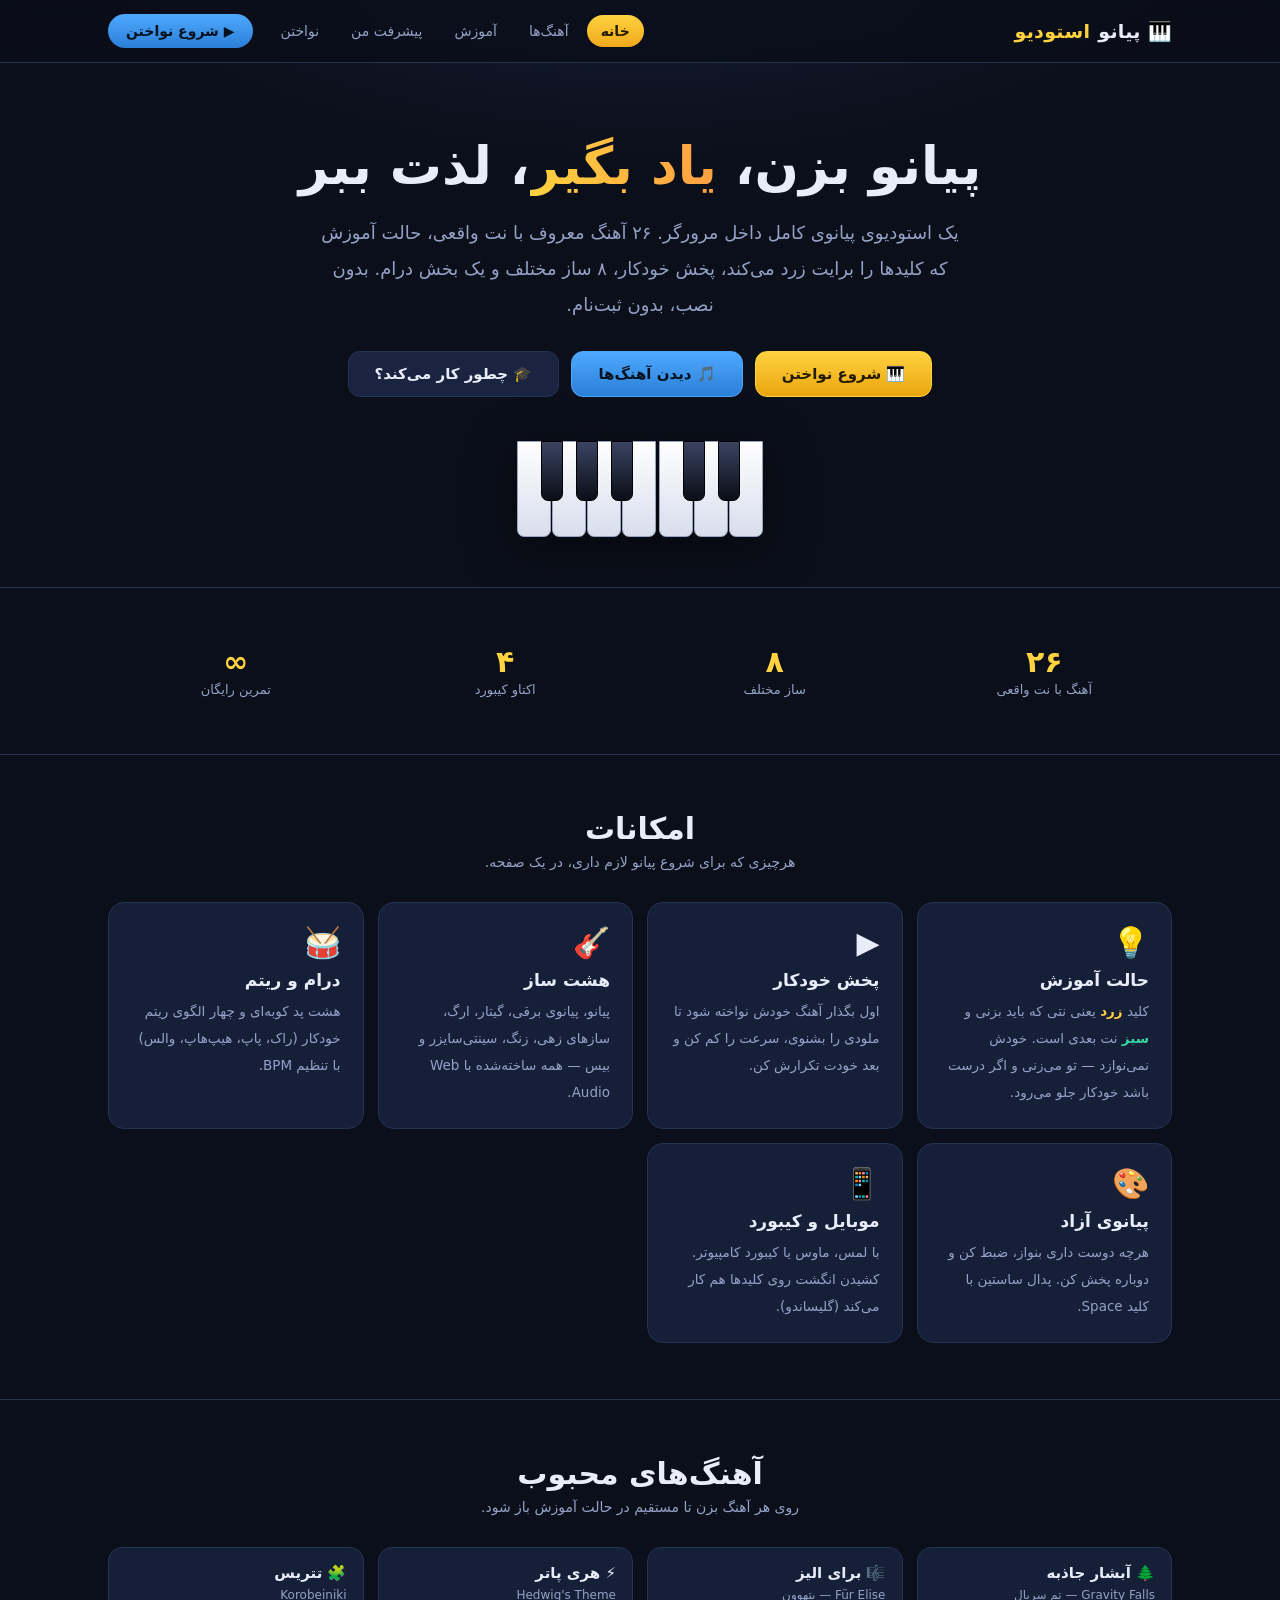
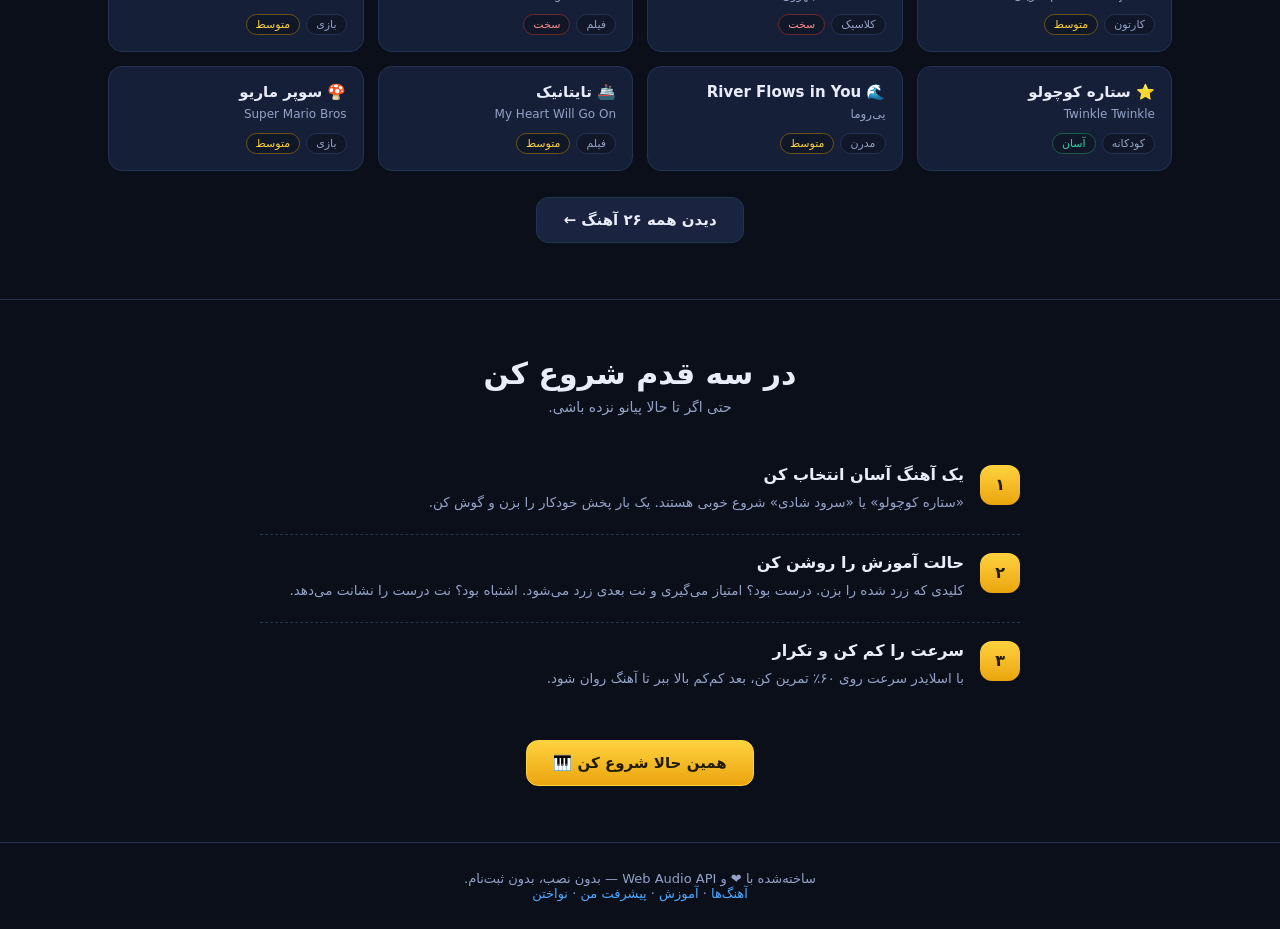
==== commit 220041b3: "Add 8 new songs (26 total), progress tracking with localStorage, and achievements page Co-authored-b" ====
--- a/piano/index.html
+++ b/piano/index.html
@@ -4,7 +4,7 @@
 <meta charset="utf-8">
 <meta name="viewport" content="width=device-width,initial-scale=1">
 <title>پیانو استودیو — آموزش و نواختن پیانو آنلاین</title>
-<meta name="description" content="پیانوی آنلاین فارسی با ۱۸ آهنگ، حالت آموزش کلید زرد، پخش خودکار، ۸ ساز و بخش درام.">
+<meta name="description" content="پیانوی آنلاین فارسی با ۲۶ آهنگ، حالت آموزش کلید زرد، پخش خودکار، ۸ ساز و بخش درام.">
 <link rel="stylesheet" href="site.css">
 <link rel="icon" href="data:image/svg+xml,<svg xmlns='http://www.w3.org/2000/svg' viewBox='0 0 100 100'><text y='.9em' font-size='90'>🎹</text></svg>">
 </head>
@@ -16,6 +16,7 @@
     <li><a class="lnk on" href="index.html">خانه</a></li>
     <li><a class="lnk" href="songs.html">آهنگ‌ها</a></li>
     <li><a class="lnk" href="learn.html">آموزش</a></li>
+    <li><a class="lnk" href="progress.html">پیشرفت من</a></li>
     <li><a class="lnk" href="play.html">نواختن</a></li>
   </ul>
   <a class="navCta" href="play.html">▶ شروع نواختن</a>
@@ -23,7 +24,7 @@
 
 <header class="hero"><div class="container">
   <h1>پیانو بزن، <em>یاد بگیر</em>، لذت ببر</h1>
-  <p>یک استودیوی پیانوی کامل داخل مرورگر. ۱۸ آهنگ معروف با نت واقعی، حالت آموزش که کلیدها را برایت زرد می‌کند،
+  <p>یک استودیوی پیانوی کامل داخل مرورگر. ۲۶ آهنگ معروف با نت واقعی، حالت آموزش که کلیدها را برایت زرد می‌کند،
      پخش خودکار، ۸ ساز مختلف و یک بخش درام. بدون نصب، بدون ثبت‌نام.</p>
   <div class="btnRow">
     <a class="btn gold" href="play.html">🎹 شروع نواختن</a>
@@ -37,10 +38,10 @@
 
 <section class="blk"><div class="container">
   <div class="stats">
-    <div class="stat"><b>۱۸</b><span>آهنگ با نت واقعی</span></div>
+    <div class="stat"><b>۲۶</b><span>آهنگ با نت واقعی</span></div>
     <div class="stat"><b>۸</b><span>ساز مختلف</span></div>
     <div class="stat"><b>۴</b><span>اکتاو کیبورد</span></div>
-    <div class="stat"><b>۰</b><span>باگ صدای ماندگار</span></div>
+    <div class="stat"><b>∞</b><span>تمرین رایگان</span></div>
   </div>
 </div></section>
 
@@ -68,7 +69,7 @@
   <h2 class="st">آهنگ‌های محبوب</h2>
   <p class="sub">روی هر آهنگ بزن تا مستقیم در حالت آموزش باز شود.</p>
   <div class="grid g4" id="feat"></div>
-  <div class="btnRow" style="margin-top:26px"><a class="btn" href="songs.html">دیدن همه ۱۸ آهنگ ←</a></div>
+  <div class="btnRow" style="margin-top:26px"><a class="btn" href="songs.html">دیدن همه ۲۶ آهنگ ←</a></div>
 </div></section>
 
 <section class="blk"><div class="container">
@@ -87,7 +88,7 @@
 
 <footer><div class="container">
   ساخته‌شده با ❤️ و Web Audio API — بدون نصب، بدون ثبت‌نام.<br>
-  <a href="songs.html">آهنگ‌ها</a> · <a href="learn.html">آموزش</a> · <a href="play.html">نواختن</a>
+  <a href="songs.html">آهنگ‌ها</a> · <a href="learn.html">آموزش</a> · <a href="progress.html">پیشرفت من</a> · <a href="play.html">نواختن</a>
 </div></footer>
 
 <script src="catalog.js"></script>
